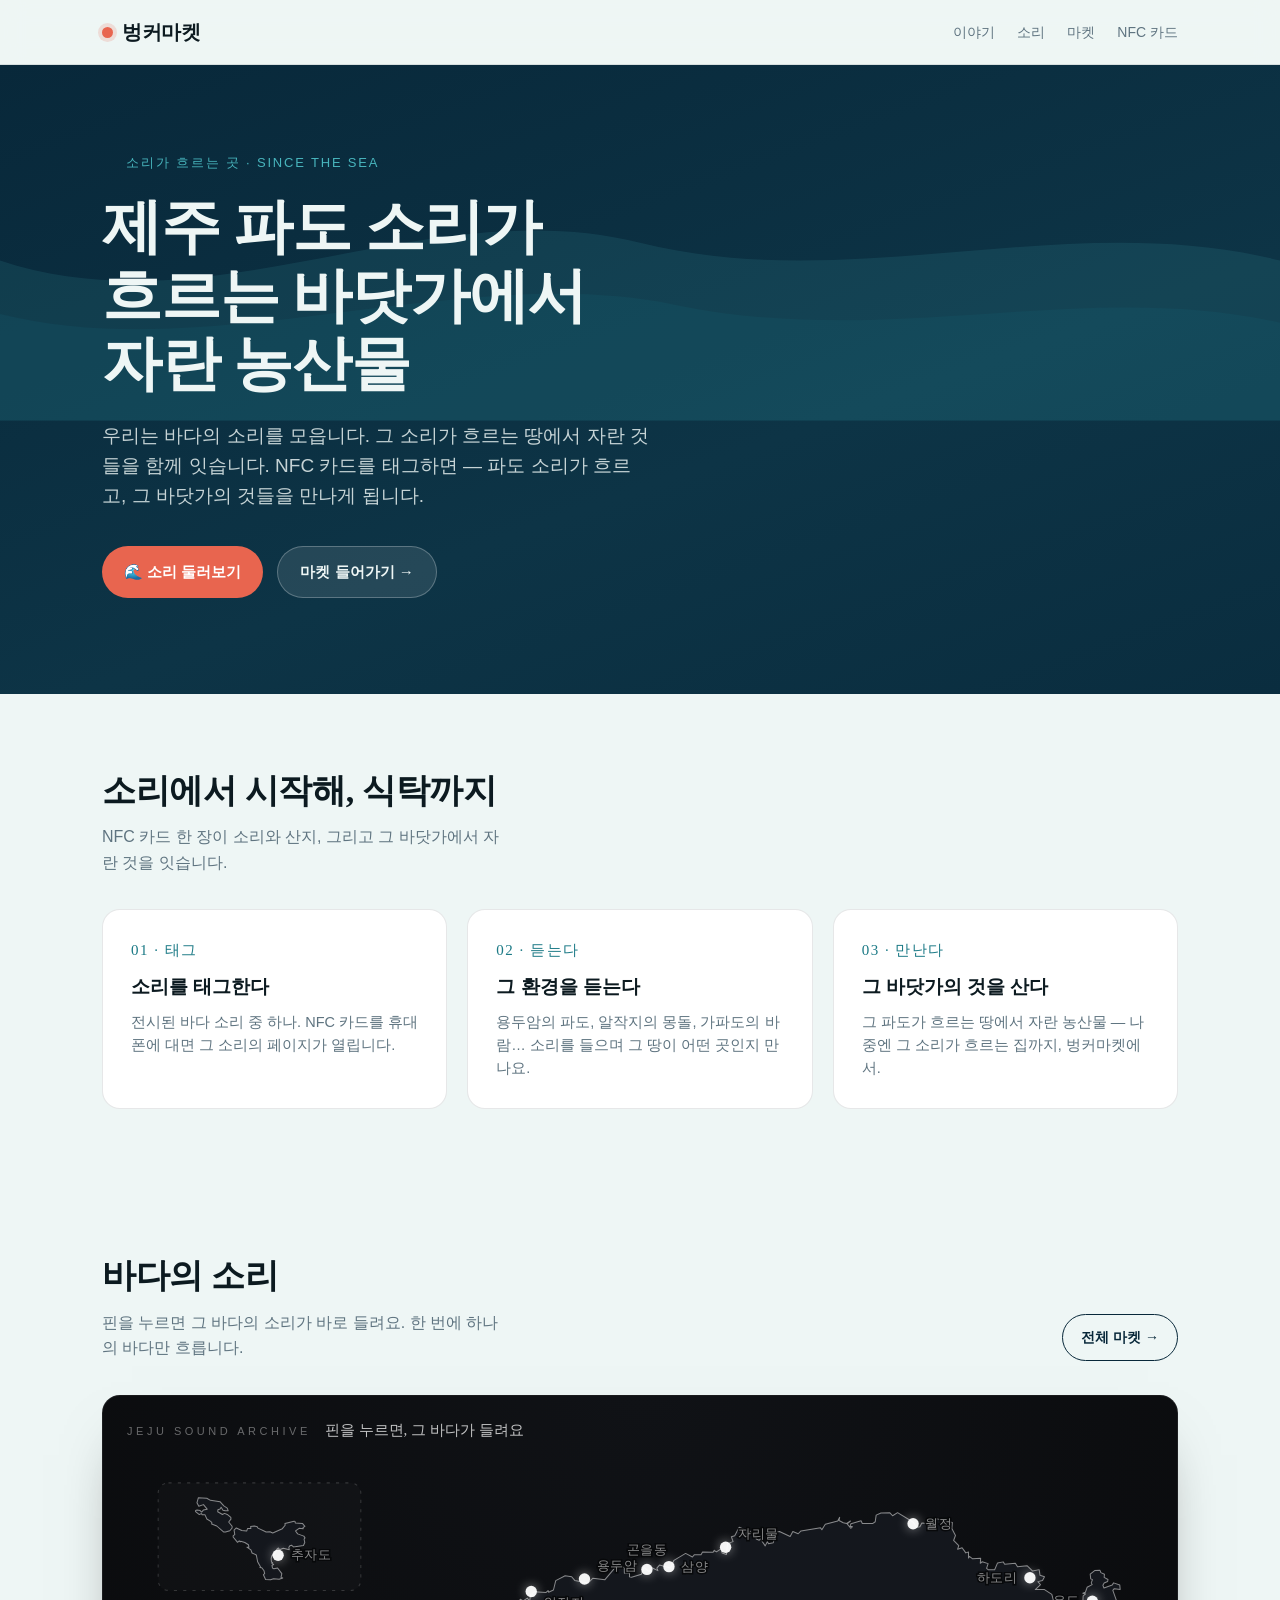
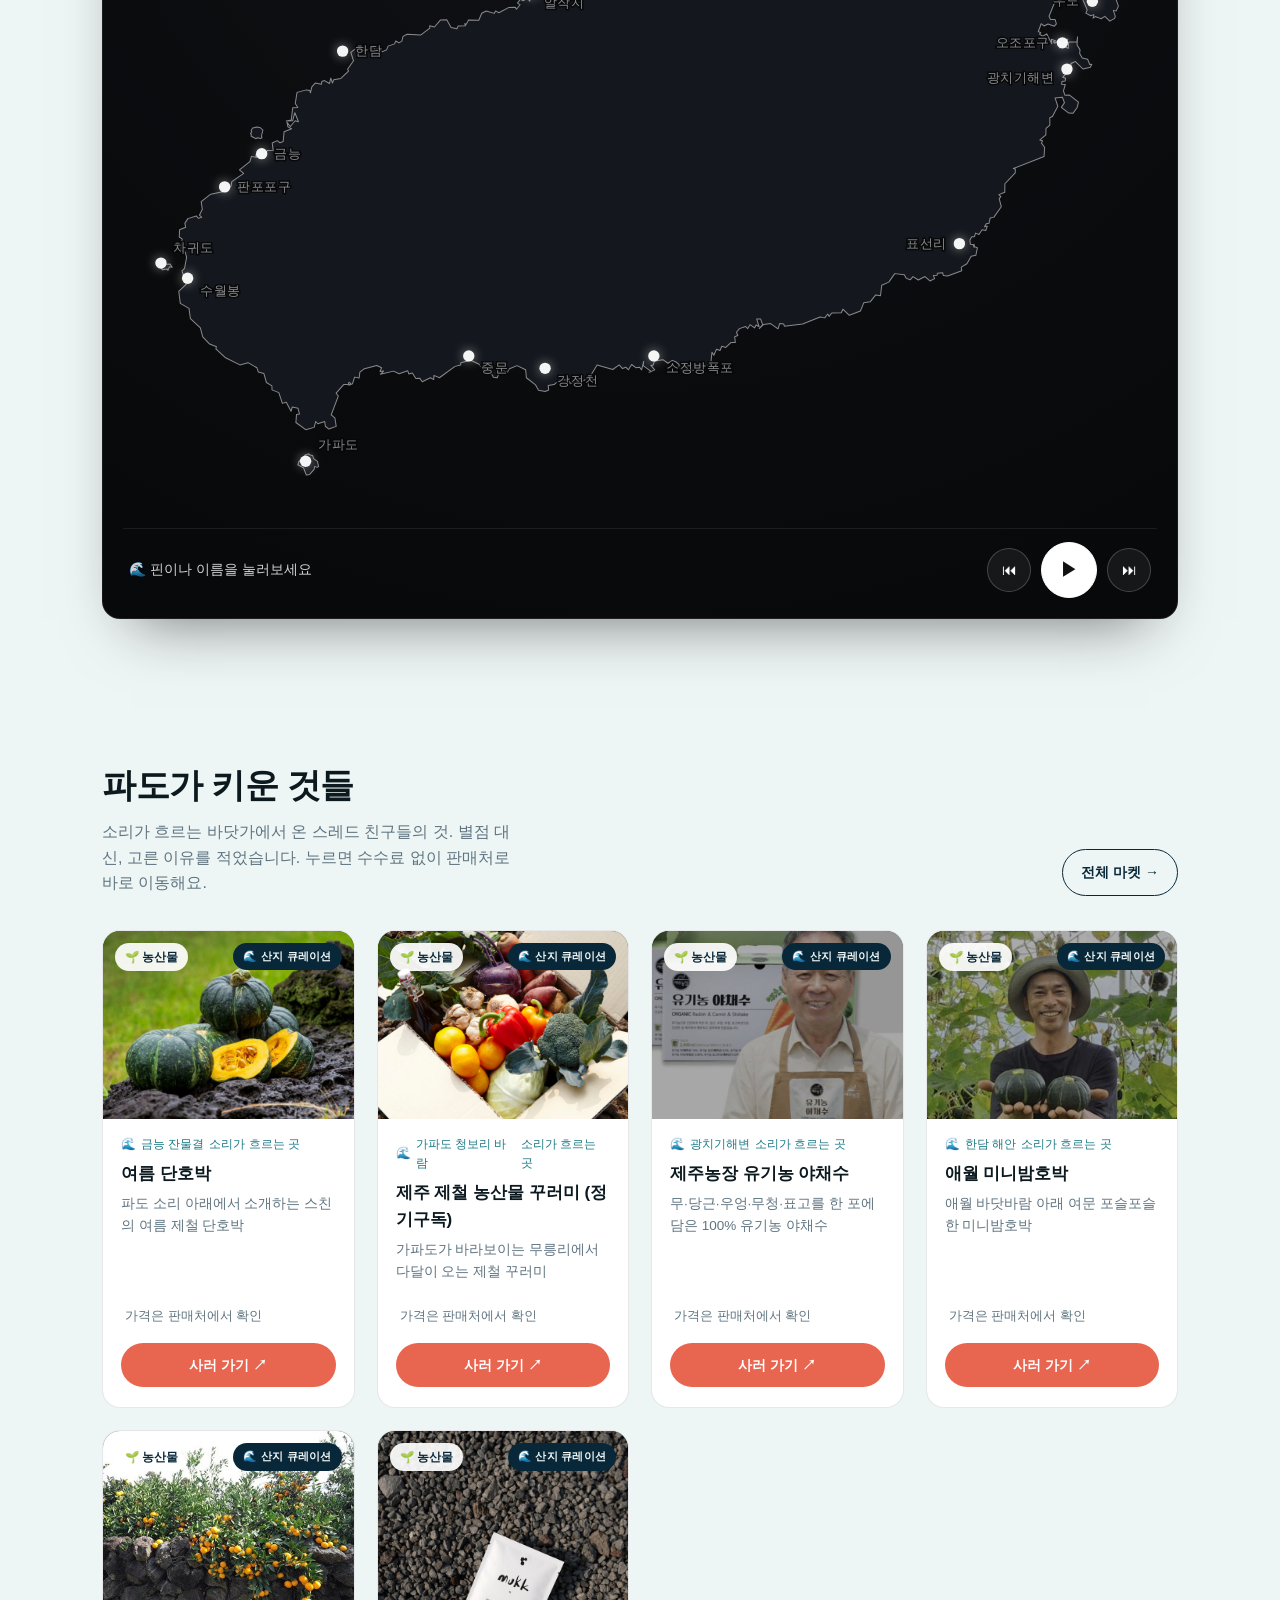
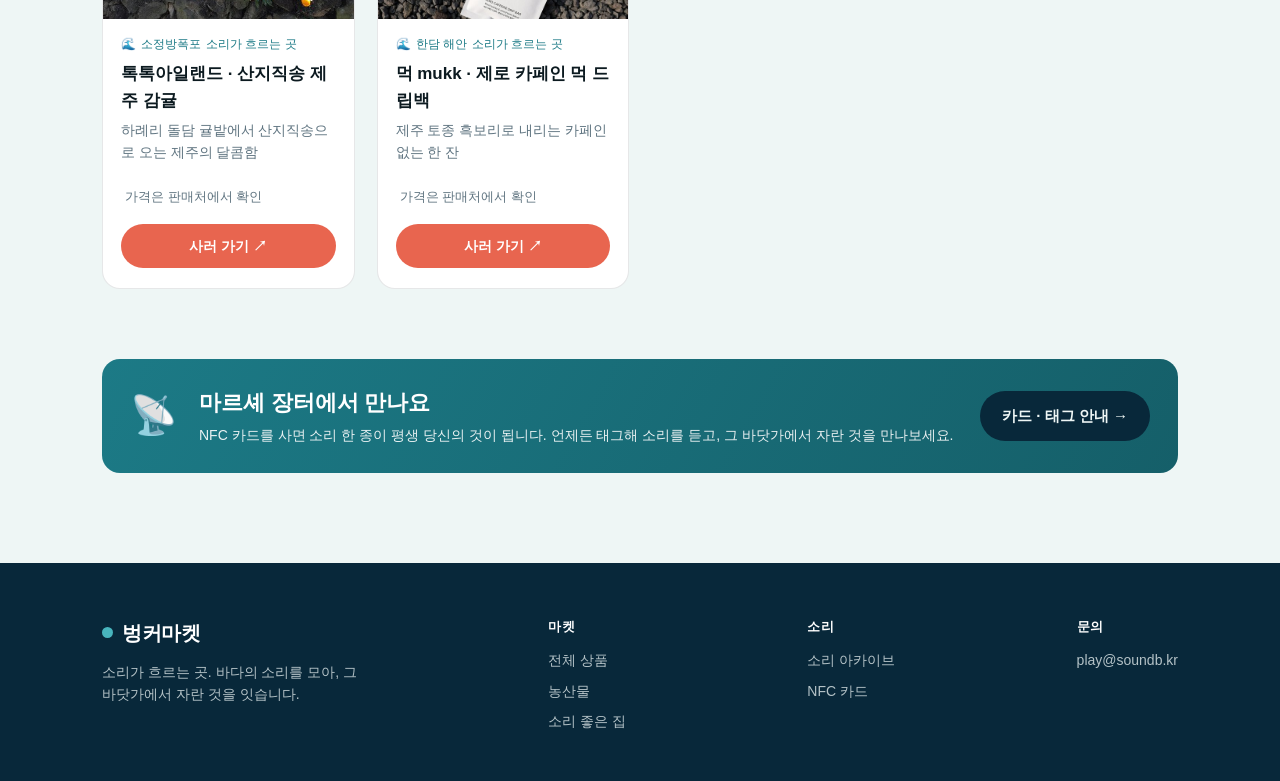
==== index.html @ 81f7fd46 "NFC 착지: 자동재생 제거, 재생버튼 탭으로 시작" ====
<!DOCTYPE html>
<html lang="ko">
<head>
<meta charset="UTF-8">
<meta name="viewport" content="width=device-width, initial-scale=1">
<meta http-equiv="Content-Security-Policy" content="default-src 'self'; script-src 'self' 'unsafe-inline' https://gc.zgo.at; style-src 'self' 'unsafe-inline'; img-src 'self' data: https://bunkermarket.goatcounter.com; media-src 'self'; connect-src 'self' https://bunkermarket.goatcounter.com; object-src 'none'; base-uri 'self'">
<title>벙커마켓 · 소리가 흐르는 곳</title>
<meta name="description" content="제주 파도 소리가 흐르는 곳에서 자란 농산물. NFC 카드로 소리를 태그하면, 그 바닷가의 것들을 만납니다.">
<!-- 공유 미리보기 -->
<meta property="og:type" content="website">
<meta property="og:site_name" content="벙커마켓">
<meta property="og:url" content="https://market.soundb.kr/">
<meta property="og:title" content="벙커마켓 · 소리가 흐르는 곳">
<meta property="og:description" content="바다의 소리를 모아, 그 소리가 흐르는 바닷가의 것들을 잇습니다. NFC 카드로 소리를 태그하세요.">
<meta property="og:image" content="https://market.soundb.kr/assets/og.png">
<meta name="twitter:card" content="summary_large_image">
<link rel="stylesheet" href="css/style.css?v=5">
</head>
<body>

<!-- 헤더 -->
<header class="nav">
  <div class="wrap">
    <a class="brand" href="index.html"><span class="dot"></span>벙커마켓</a>
    <nav>
      <a href="index.html#concept" class="nav-hidexs">이야기</a>
      <a href="index.html#soundmap">소리</a>
      <a href="catalog.html">마켓</a>
      <a href="nfc.html">NFC 카드</a>
    </nav>
  </div>
</header>

<!-- 히어로 -->
<section class="hero">
  <svg class="wave-bg" viewBox="0 0 1440 400" preserveAspectRatio="none" xmlns="http://www.w3.org/2000/svg">
    <path fill="#48b5bd" opacity=".25" d="M0,220 C240,300 480,140 720,200 C960,260 1200,160 1440,220 L1440,400 L0,400 Z"/>
    <path fill="#1c7a86" opacity=".35" d="M0,280 C240,340 520,220 760,270 C1000,320 1220,240 1440,290 L1440,400 L0,400 Z"/>
  </svg>
  <div class="wrap">
    <span class="kicker"><span class="eq" style="color:var(--tide-lite)"><i></i><i></i><i></i><i></i></span> 소리가 흐르는 곳 · SINCE THE SEA</span>
    <h1>제주 파도 소리가 흐르는 바닷가에서 자란 농산물</h1>
    <p class="lead">우리는 바다의 소리를 모읍니다. 그 소리가 흐르는 땅에서 자란 것들을 함께 잇습니다.
      NFC 카드를 태그하면 — 파도 소리가 흐르고, 그 바닷가의 것들을 만나게 됩니다.</p>
    <div class="cta-row">
      <a class="btn btn-accent" href="#soundmap">🌊 소리 둘러보기</a>
      <a class="btn btn-ghost" href="catalog.html">마켓 들어가기 →</a>
    </div>
  </div>
</section>

<!-- 컨셉 -->
<section class="block" id="concept">
  <div class="wrap">
    <div class="sec-head">
      <div><h2>소리에서 시작해, 식탁까지</h2>
      <p>NFC 카드 한 장이 소리와 산지, 그리고 그 바닷가에서 자란 것을 잇습니다.</p></div>
    </div>
    <div class="steps">
      <div class="step"><div class="n">01 · 태그</div><h3>소리를 태그한다</h3>
        <p>전시된 바다 소리 중 하나. NFC 카드를 휴대폰에 대면 그 소리의 페이지가 열립니다.</p></div>
      <div class="step"><div class="n">02 · 듣는다</div><h3>그 환경을 듣는다</h3>
        <p>용두암의 파도, 알작지의 몽돌, 가파도의 바람… 소리를 들으며 그 땅이 어떤 곳인지 만나요.</p></div>
      <div class="step"><div class="n">03 · 만난다</div><h3>그 바닷가의 것을 산다</h3>
        <p>그 파도가 흐르는 땅에서 자란 농산물 — 나중엔 그 소리가 흐르는 집까지, 벙커마켓에서.</p></div>
    </div>
  </div>
</section>

<!-- 소리 지도 -->
<section class="block" id="soundmap">
  <div class="wrap">
    <div class="sec-head">
      <div><h2>바다의 소리</h2><p>핀을 누르면 그 바다의 소리가 바로 들려요. 한 번에 하나의 바다만 흐릅니다.</p></div>
      <a class="btn btn-line btn-sm" href="catalog.html">전체 마켓 →</a>
    </div>
    <div id="seamap"></div>
  </div>
</section>

<!-- 이번 주 큐레이션 (에디토리얼) -->
<section class="block">
  <div class="wrap">
    <div class="sec-head"><div>
      <h2>파도가 키운 것들</h2>
      <p>소리가 흐르는 바닷가에서 온 스레드 친구들의 것. 별점 대신, 고른 이유를 적었습니다. 누르면 수수료 없이 판매처로 바로 이동해요.</p>
    </div><a class="btn btn-line btn-sm" href="catalog.html">전체 마켓 →</a></div>
    <div class="prod-grid" id="prodGrid"></div>
  </div>
</section>

<!-- NFC 배너 -->
<section class="block" style="padding-top:0">
  <div class="wrap">
    <div class="nfc-banner">
      <div class="ico">📡</div>
      <div class="t"><h3>마르셰 장터에서 만나요</h3>
        <p>NFC 카드를 사면 소리 한 종이 평생 당신의 것이 됩니다. 언제든 태그해 소리를 듣고, 그 바닷가에서 자란 것을 만나보세요.</p></div>
      <a class="btn btn-dark" href="nfc.html">카드 · 태그 안내 →</a>
    </div>
  </div>
</section>

<!-- 푸터 -->
<footer class="site">
  <div class="wrap">
    <div class="col">
      <div class="brand" style="font-size:20px"><span class="dot" style="background:var(--tide-lite);box-shadow:none"></span> 벙커마켓</div>
      <p style="max-width:34ch;font-size:14px">소리가 흐르는 곳. 바다의 소리를 모아, 그 바닷가에서 자란 것을 잇습니다.</p>
    </div>
    <div class="col"><h4>마켓</h4>
      <a href="catalog.html">전체 상품</a><a href="catalog.html?cat=produce">농산물</a><a href="catalog.html?cat=stay">소리 좋은 집</a></div>
    <div class="col"><h4>소리</h4>
      <a href="index.html#soundmap">소리 아카이브</a><a href="nfc.html">NFC 카드</a></div>
    <div class="col"><h4>문의</h4>
      <a href="mailto:play@soundb.kr">play@soundb.kr</a></div>
  </div>
</footer>

<script src="js/data.js?v=5"></script>
<script src="js/ocean.js?v=5"></script>
<script src="js/app.js?v=5"></script>
<script src="js/seamap.js?v=5"></script>
<script>
  SeaMap.render(document.getElementById('seamap'), BUNKER.SOUNDS);
  const pg = document.getElementById('prodGrid');
  BUNKER.LISTINGS.forEach(l => pg.appendChild(UI.productCard(l)));
</script>
<script data-goatcounter="https://bunkermarket.goatcounter.com/count" async src="https://gc.zgo.at/count.js"></script>
</body>
</html>
---- css/style.css ----
/* ============================================================================
 * 벙커마켓 · 디자인 시스템
 * 파도(소리)가 키운 것 — 깊은 바다 / 모래 / 포말
 * ==========================================================================*/
:root{
  --sea:#08283a;        /* 깊은 바다 */
  --sea-2:#0d3446;
  --tide:#1c7a86;       /* 조수 청록 */
  --tide-lite:#48b5bd;
  --foam:#eef6f5;       /* 포말 */
  --sand:#e8d9bd;       /* 모래 */
  --sand-deep:#cbb488;
  --ink:#0c1a20;
  --muted:#5f7480;
  --line:rgba(12,26,32,.10);
  --accent:#e8654f;     /* 산호 (CTA) */
  --accent-deep:#cf4d38;
  --shadow:0 10px 30px -12px rgba(8,40,58,.35);
  --radius:18px;
  --maxw:1120px;
  --serif:"Iowan Old Style","Apple SD Gothic Neo",Georgia,"Nanum Myeongjo",serif;
  --sans:-apple-system,BlinkMacSystemFont,"Apple SD Gothic Neo","Pretendard","Segoe UI",Roboto,sans-serif;
}
*{box-sizing:border-box;margin:0;padding:0}
html{scroll-behavior:smooth}
body{
  font-family:var(--sans);color:var(--ink);background:var(--foam);
  line-height:1.6;-webkit-font-smoothing:antialiased;
}
a{color:inherit;text-decoration:none}
img{max-width:100%;display:block}
.wrap{max-width:var(--maxw);margin:0 auto;padding:0 22px}
.serif{font-family:var(--serif)}
.muted{color:var(--muted)}
.center{text-align:center}

/* --- 헤더 ----------------------------------------------------------------*/
.nav{
  position:sticky;top:0;z-index:50;
  background:rgba(238,246,245,.82);backdrop-filter:saturate(1.4) blur(12px);
  border-bottom:1px solid var(--line);
}
.nav .wrap{display:flex;align-items:center;gap:20px;height:64px;flex-wrap:nowrap;min-width:0}
.brand{font-family:var(--serif);font-weight:600;font-size:20px;letter-spacing:-.02em;display:flex;align-items:center;gap:9px;white-space:nowrap;flex:0 0 auto}
.brand .dot{width:11px;height:11px;border-radius:50%;background:var(--accent);box-shadow:0 0 0 4px rgba(232,101,79,.18);flex:0 0 auto}
.nav nav{margin-left:auto;display:flex;gap:22px;align-items:center;font-size:14px;flex-wrap:nowrap;white-space:nowrap}
.nav nav a{color:var(--muted);transition:color .2s;white-space:nowrap}
.nav nav a:hover{color:var(--ink)}
.cart-btn{position:relative;display:inline-flex;align-items:center;gap:6px;background:var(--sea);color:var(--foam);padding:8px 14px;border-radius:999px;font-size:13px}
.cart-btn .badge{background:var(--accent);color:#fff;border-radius:999px;min-width:18px;height:18px;font-size:11px;display:inline-flex;align-items:center;justify-content:center;padding:0 5px}

/* --- 히어로 --------------------------------------------------------------*/
.hero{position:relative;overflow:hidden;background:linear-gradient(160deg,var(--sea),var(--sea-2) 60%,#0a2d3f);color:var(--foam)}
.hero .wrap{position:relative;z-index:2;padding:86px 22px 96px}
.hero h1{font-family:var(--serif);font-size:clamp(34px,6vw,60px);line-height:1.14;letter-spacing:-.02em;font-weight:600;max-width:18ch;word-break:keep-all;text-wrap:balance}
.hero p.lead{margin-top:22px;font-size:clamp(15px,2.2vw,19px);max-width:52ch;color:rgba(238,246,245,.82)}
.hero .kicker{display:inline-flex;align-items:center;gap:8px;font-size:13px;letter-spacing:.14em;text-transform:uppercase;color:var(--tide-lite);margin-bottom:20px}
.hero .cta-row{margin-top:34px;display:flex;gap:14px;flex-wrap:wrap}
.wave-bg{position:absolute;inset:0;z-index:1;opacity:.5}

/* --- 버튼 ----------------------------------------------------------------*/
.btn{display:inline-flex;align-items:center;gap:9px;padding:13px 22px;border-radius:999px;font-size:15px;font-weight:600;border:0;cursor:pointer;transition:transform .15s,background .2s,box-shadow .2s;font-family:var(--sans)}
.btn:active{transform:translateY(1px)}
.btn-accent{background:var(--accent);color:#fff}
.btn-accent:hover{background:var(--accent-deep);box-shadow:0 8px 20px -8px rgba(232,101,79,.6)}
.btn-ghost{background:rgba(255,255,255,.10);color:var(--foam);border:1px solid rgba(255,255,255,.25)}
.btn-ghost:hover{background:rgba(255,255,255,.18)}
.btn-dark{background:var(--sea);color:var(--foam)}
.btn-dark:hover{background:var(--sea-2)}
.btn-line{background:transparent;border:1.5px solid var(--sea);color:var(--sea)}
.btn-line:hover{background:var(--sea);color:var(--foam)}
.btn-sm{padding:11px 18px;font-size:14px;min-height:44px}
.btn[disabled]{opacity:.45;cursor:not-allowed}

/* --- 섹션 ----------------------------------------------------------------*/
section.block{padding:70px 0}
.sec-head{display:flex;align-items:flex-end;justify-content:space-between;gap:20px;margin-bottom:34px;flex-wrap:wrap}
.sec-head h2{font-family:var(--serif);font-size:clamp(24px,3.6vw,34px);letter-spacing:-.01em;font-weight:600}
.sec-head p{color:var(--muted);max-width:46ch;margin-top:6px}

/* --- 컨셉 3단계 ----------------------------------------------------------*/
.steps{display:grid;grid-template-columns:repeat(3,1fr);gap:20px}
.step{background:#fff;border:1px solid var(--line);border-radius:var(--radius);padding:28px}
.step .n{font-family:var(--serif);font-size:15px;color:var(--tide);letter-spacing:.1em}
.step h3{margin:10px 0 8px;font-size:19px}
.step p{color:var(--muted);font-size:14.5px}

/* --- 소리 그리드 ---------------------------------------------------------*/
.sound-grid{display:grid;grid-template-columns:repeat(auto-fill,minmax(240px,1fr));gap:20px}
.sound-card{position:relative;border-radius:var(--radius);overflow:hidden;color:#fff;min-height:230px;display:flex;flex-direction:column;justify-content:flex-end;padding:20px;box-shadow:var(--shadow);transition:transform .2s}
.sound-card:hover{transform:translateY(-4px)}
.sound-card .code{position:absolute;top:16px;left:18px;font-size:12px;letter-spacing:.12em;opacity:.85}
.sound-card .play{position:absolute;top:14px;right:14px;width:40px;height:40px;border-radius:50%;background:rgba(255,255,255,.9);color:var(--sea);border:0;cursor:pointer;font-size:15px;display:flex;align-items:center;justify-content:center;transition:transform .15s}
.sound-card .play:hover{transform:scale(1.08)}
.sound-card h3{font-family:var(--serif);font-size:21px;font-weight:600;letter-spacing:-.01em}
.sound-card .spot{font-size:13px;opacity:.9;margin-top:3px}
.sound-card .tags{margin-top:12px;display:flex;gap:6px;flex-wrap:wrap}
.sound-card .tags span{font-size:11px;background:rgba(255,255,255,.2);padding:3px 9px;border-radius:999px;backdrop-filter:blur(4px)}
.sound-card .gro{position:absolute;inset:0;z-index:-0}
.sc-overlay{position:absolute;inset:0;background:linear-gradient(180deg,rgba(6,20,30,.05),rgba(6,20,30,.72))}
/* equalizer 애니메이션 */
.eq{display:inline-flex;gap:2px;align-items:flex-end;height:12px}
.eq i{width:2.5px;background:currentColor;border-radius:2px;animation:eq 1s infinite ease-in-out}
.eq i:nth-child(2){animation-delay:.15s}.eq i:nth-child(3){animation-delay:.3s}.eq i:nth-child(4){animation-delay:.45s}
@keyframes eq{0%,100%{height:3px}50%{height:12px}}

/* 재생 중인 소리 카드: 살아있는 표시 */
.sound-card .live{display:none;position:absolute;top:28px;right:66px;color:#fff;z-index:2}
.sound-card.playing .live{display:inline-flex}
.sound-card.playing{animation:seaPulse 2.6s ease-in-out infinite;box-shadow:0 0 0 3px rgba(255,255,255,.4),var(--shadow)}
.sound-card.playing .play{background:#fff}
@keyframes seaPulse{0%,100%{transform:translateY(0) scale(1)}50%{transform:translateY(-3px) scale(1.015)}}

/* 제주 소리 지도 — 전시관 에디션 (검은 바탕, 세선 에칭) */
.seamap-panel{position:relative;background:radial-gradient(120% 140% at 50% 0%,#101216 0%,#0a0b0d 55%,#060708 100%);border:1px solid rgba(255,255,255,.07);border-radius:var(--radius);padding:22px 20px 14px;box-shadow:0 30px 60px -30px rgba(0,0,0,.55)}
.seamap-cap{display:flex;align-items:baseline;gap:14px;padding:0 4px 14px;flex-wrap:wrap}
.seamap-cap .en{font-size:11px;letter-spacing:.32em;color:rgba(255,255,255,.38)}
.seamap-cap .ko{font-family:var(--serif);font-size:15px;color:rgba(255,255,255,.75)}
.seamap-panel svg{width:100%;height:auto;display:block}
.seamap-panel .isle{fill:#14171d;stroke:rgba(255,255,255,.5);stroke-width:1;stroke-linejoin:round;vector-effect:non-scaling-stroke}
.seamap-panel .inset rect{fill:rgba(255,255,255,.015);stroke:rgba(255,255,255,.16);stroke-dasharray:3 6;stroke-width:1}
.pin{cursor:pointer;outline:none}
.pin .hit{fill:transparent}
.pin .dot{fill:rgba(255,255,255,.95);transform-box:fill-box;transform-origin:center;transition:transform .18s;filter:drop-shadow(0 0 5px rgba(255,255,255,.55))}
.pin:hover .dot,.pin:focus .dot{transform:scale(1.5)}
.pin .lbl{fill:rgba(255,255,255,.52);font-size:13px;letter-spacing:.04em;transition:fill .18s;paint-order:stroke;stroke:rgba(6,7,8,.85);stroke-width:3px}
.pin:hover .lbl,.pin:focus .lbl{fill:rgba(255,255,255,.9)}
.pin .halo{fill:none;stroke:var(--accent,#e2725b);stroke-opacity:0;transform-box:fill-box;transform-origin:center}
.pin.playing .dot{fill:var(--accent,#e2725b);transform:scale(1.5);filter:drop-shadow(0 0 8px rgba(226,114,91,.8))}
.pin.playing .lbl{fill:#fff;font-weight:600}
.pin.playing .halo{animation:mapPing 1.6s ease-out infinite}
@keyframes mapPing{0%{transform:scale(.5);stroke-opacity:.9}100%{transform:scale(2.4);stroke-opacity:0}}
.seamap-transport{display:flex;align-items:center;gap:14px;border-top:1px solid rgba(255,255,255,.08);margin-top:10px;padding:13px 6px 6px}
.seamap-transport .np{flex:1;min-width:0;color:rgba(255,255,255,.82);font-size:14px}
.seamap-transport .tc{flex:0 0 auto;display:flex;gap:10px;align-items:center}
.seamap-transport .tb{width:44px;height:44px;border-radius:50%;border:1px solid rgba(255,255,255,.2);background:rgba(255,255,255,.06);color:#fff;font-size:15px;line-height:1;cursor:pointer;display:flex;align-items:center;justify-content:center;transition:all .15s}
.seamap-transport .tb:hover{background:rgba(255,255,255,.16);border-color:rgba(255,255,255,.4)}
/* 가운데 재생/정지 버튼 — 크고 눈에 띄게 */
.seamap-transport .tb.toggle{width:56px;height:56px;font-size:19px;background:#fff;color:#111;border-color:#fff}
.seamap-transport .tb.toggle:hover{transform:scale(1.05)}
.seamap-transport.active .tb.toggle{background:var(--accent,#e2725b);color:#fff;border-color:var(--accent,#e2725b)}

/* 모바일 이름 칩 스트립 (기본 숨김 → 좁은 화면에서만) */
.seamap-list{display:none}

@media (max-width:640px){
  .seamap-panel{padding:16px 12px 12px}
  .pin .lbl{display:none}                 /* 작아서 뭉개지는 라벨 숨김 */
  .pin .dot{r:8}                          /* 핀 크게 */
  .pin .hit{r:40}                         /* 탭 영역 크게 */
  .pin.playing .dot{r:8}
  .seamap-cap .ko{display:none}
  .seamap-list{display:flex;gap:8px;overflow-x:auto;padding:14px 2px 4px;scrollbar-width:none;-webkit-overflow-scrolling:touch}
  .seamap-list::-webkit-scrollbar{display:none}
  .seamap-list .mchip{flex:0 0 auto;white-space:nowrap;border:1px solid rgba(255,255,255,.2);background:rgba(255,255,255,.06);color:rgba(255,255,255,.88);border-radius:999px;padding:10px 16px;font-size:14.5px;cursor:pointer;transition:all .15s}
  .seamap-list .mchip.playing{background:var(--accent,#e2725b);border-color:var(--accent,#e2725b);color:#fff}
  .seamap-transport{flex-wrap:wrap;gap:10px}
  .seamap-transport .np{flex:1 0 100%;order:2;font-size:13.5px}
  .seamap-transport .tc{order:1;width:100%;justify-content:center;gap:16px}
}
.seamap-chips .chip{border:1px solid rgba(255,255,255,.18);background:rgba(255,255,255,.05);color:rgba(255,255,255,.85);border-radius:999px;padding:7px 14px;font-size:13px;cursor:pointer;transition:all .15s}
.seamap-chips .chip:hover{background:rgba(255,255,255,.12)}
.seamap-chips .chip.playing{background:var(--accent,#e2725b);border-color:var(--accent,#e2725b);color:#fff}
.seamap-chips .off-note{font-size:12px;color:rgba(255,255,255,.35)}

/* --- 상품 카드 -----------------------------------------------------------*/
.prod-grid{display:grid;grid-template-columns:repeat(auto-fill,minmax(250px,1fr));gap:22px}
.prod-card{background:#fff;border:1px solid var(--line);border-radius:var(--radius);overflow:hidden;display:flex;flex-direction:column;transition:transform .2s,box-shadow .2s}
.prod-card:hover{transform:translateY(-4px);box-shadow:var(--shadow)}
.prod-thumb{aspect-ratio:4/3;position:relative;display:flex;align-items:center;justify-content:center;overflow:hidden}
.prod-thumb .emoji{font-size:52px;filter:drop-shadow(0 6px 10px rgba(0,0,0,.15))}
.prod-thumb .photo{position:absolute;inset:0;width:100%;height:100%;object-fit:cover}
.prod-thumb .cat,.prod-thumb .pick{z-index:2}
.prod-thumb .cat{position:absolute;top:12px;left:12px;background:rgba(255,255,255,.92);color:var(--sea);font-size:11.5px;font-weight:600;padding:5px 10px;border-radius:999px}
.prod-body{padding:16px 18px 20px;display:flex;flex-direction:column;flex:1}
.prod-body .from{font-size:12px;color:var(--tide);display:flex;align-items:center;gap:5px;margin-bottom:6px}
.prod-body h3{font-size:17px;font-weight:600}
.prod-body .short{font-size:13.5px;color:var(--muted);margin-top:6px;flex:1}
.prod-body .price{margin-top:14px;font-family:var(--serif);font-size:20px}
.prod-body .price small{font-size:13px;color:var(--muted);font-family:var(--sans);margin-left:4px}
.prod-actions{margin-top:14px;display:flex;gap:8px}
.prod-actions .btn{flex:1;justify-content:center}

/* --- 필터 바 -------------------------------------------------------------*/
.filters{display:flex;gap:10px;flex-wrap:wrap;margin-bottom:26px}
/* 상품 상세 2단 (모바일에선 1단 스택) */
.detail-cols{display:grid;grid-template-columns:1fr 1fr;gap:40px;align-items:start}
.chip{border:1.5px solid var(--line);background:#fff;color:var(--muted);padding:11px 18px;border-radius:999px;font-size:14px;min-height:44px;cursor:pointer;transition:all .18s}
.chip.active{background:var(--sea);color:var(--foam);border-color:var(--sea)}

/* --- 소리 상세(sound.html) ----------------------------------------------*/
.detail-hero{color:#fff;position:relative;overflow:hidden}
.detail-hero .wrap{position:relative;z-index:2;padding:70px 22px 60px}
.detail-hero .code{font-size:13px;letter-spacing:.16em;opacity:.85}
.detail-hero h1{font-family:var(--serif);font-size:clamp(30px,5.5vw,52px);font-weight:600;margin:12px 0 8px;letter-spacing:-.02em;word-break:keep-all;text-wrap:balance}
.detail-hero .spot{font-size:15px;opacity:.9}
.detail-hero .story{margin-top:20px;max-width:56ch;font-size:16px;opacity:.92}
.player{margin-top:28px;display:flex;align-items:center;gap:16px;background:rgba(255,255,255,.10);border:1px solid rgba(255,255,255,.22);border-radius:999px;padding:10px 10px 10px 20px;max-width:440px;backdrop-filter:blur(6px)}
.player .big-play{width:52px;height:52px;border-radius:50%;background:#fff;color:var(--sea);border:0;font-size:20px;cursor:pointer;flex:0 0 auto;display:flex;align-items:center;justify-content:center}
/* 자동재생이 막혔을 때 탭 유도 펄스 */
.player.need-tap .big-play{animation:tapPulse 1.3s ease-in-out infinite}
@keyframes tapPulse{0%,100%{box-shadow:0 0 0 0 rgba(255,255,255,.55);transform:scale(1)}50%{box-shadow:0 0 0 12px rgba(255,255,255,0);transform:scale(1.06)}}
.player .meta{font-size:13px;line-height:1.35}
.player .wavebar{flex:1;height:26px;display:flex;align-items:center;gap:2px;overflow:hidden}
.player .wavebar i{flex:1;background:rgba(255,255,255,.5);border-radius:2px;height:6px}
.player.playing .wavebar i{animation:eq 1.1s infinite ease-in-out;background:rgba(255,255,255,.85)}

/* --- 인포 라인 -----------------------------------------------------------*/
.infoline{display:flex;gap:26px;flex-wrap:wrap;margin-top:24px;font-size:13.5px}
.infoline div span{display:block;color:rgba(255,255,255,.6);font-size:11.5px;letter-spacing:.08em;text-transform:uppercase;margin-bottom:2px}

/* --- 문의/주문 폼 --------------------------------------------------------*/
.form-card{background:#fff;border:1px solid var(--line);border-radius:var(--radius);padding:26px;max-width:520px}
.form-card label{display:block;font-size:13px;color:var(--muted);margin:14px 0 6px}
.form-card input,.form-card textarea{width:100%;border:1.5px solid var(--line);border-radius:12px;padding:12px 14px;font-size:15px;font-family:inherit}
.form-card input:focus,.form-card textarea:focus{outline:none;border-color:var(--tide)}

/* --- 드로어(장바구니) ----------------------------------------------------*/
.drawer-mask{position:fixed;inset:0;background:rgba(8,40,58,.4);opacity:0;pointer-events:none;transition:opacity .25s;z-index:60}
.drawer-mask.open{opacity:1;pointer-events:auto}
.drawer{position:fixed;top:0;right:0;height:100%;width:min(400px,92vw);background:#fff;z-index:61;transform:translateX(100%);transition:transform .3s cubic-bezier(.4,0,.2,1);display:flex;flex-direction:column;box-shadow:-20px 0 50px -20px rgba(0,0,0,.4)}
.drawer.open{transform:none}
.drawer header{padding:20px;border-bottom:1px solid var(--line);display:flex;align-items:center;justify-content:space-between}
.drawer header h3{font-family:var(--serif);font-size:20px}
.drawer .items{flex:1;overflow:auto;padding:8px 20px}
.drawer .ci{display:flex;gap:12px;padding:14px 0;border-bottom:1px solid var(--line);align-items:center}
.drawer .ci .ic{width:48px;height:48px;border-radius:12px;display:flex;align-items:center;justify-content:center;font-size:24px;flex:0 0 auto}
.drawer .ci .g{flex:1}
.drawer .ci .g .t{font-weight:600;font-size:14.5px}
.drawer .ci .g .p{font-size:13px;color:var(--muted)}
.drawer .ci .qty{display:flex;align-items:center;gap:8px}
.drawer .ci .qty button{width:26px;height:26px;border-radius:8px;border:1px solid var(--line);background:#fff;cursor:pointer;font-size:15px}
.drawer footer{padding:20px;border-top:1px solid var(--line)}
.drawer .tot{display:flex;justify-content:space-between;font-size:16px;margin-bottom:14px}
.drawer .tot b{font-family:var(--serif);font-size:20px}
.x{background:none;border:0;font-size:22px;cursor:pointer;color:var(--muted);line-height:1}
.empty{padding:60px 20px;text-align:center;color:var(--muted)}

/* --- 푸터 ----------------------------------------------------------------*/
footer.site{background:var(--sea);color:rgba(238,246,245,.75);padding:54px 0 40px;margin-top:20px}
footer.site .wrap{display:flex;justify-content:space-between;gap:30px;flex-wrap:wrap}
footer.site .brand{color:#fff;margin-bottom:12px}
footer.site a{color:rgba(238,246,245,.75)}
footer.site a:hover{color:#fff}
footer.site .col h4{color:#fff;font-size:13px;letter-spacing:.06em;margin-bottom:12px;text-transform:uppercase}
footer.site .col a{display:block;font-size:14px;margin-bottom:8px}

/* --- 토스트 --------------------------------------------------------------*/
.toast{position:fixed;bottom:24px;left:50%;transform:translateX(-50%) translateY(20px);background:var(--sea);color:#fff;padding:13px 22px;border-radius:999px;font-size:14px;opacity:0;pointer-events:none;transition:all .3s;z-index:80;box-shadow:var(--shadow)}
.toast.show{opacity:1;transform:translateX(-50%) translateY(0)}

/* --- NFC 배너 ------------------------------------------------------------*/
.nfc-banner{background:linear-gradient(120deg,var(--tide),#155f69);color:#fff;border-radius:var(--radius);padding:26px 28px;display:flex;align-items:center;gap:22px;flex-wrap:wrap}
.nfc-banner .ico{font-size:38px}
.nfc-banner .t{flex:1;min-width:220px}
.nfc-banner h3{font-family:var(--serif);font-size:22px;margin-bottom:4px}
.nfc-banner p{font-size:14px;opacity:.9}

/* --- 큐레이션(컬리 방법론 이식) ----------------------------------------- */
/* 큐레이터 노트: '왜 이걸 골랐나'를 담는 에디토리얼 블록 */
.curator-note{background:#fff;border:1px solid var(--line);border-left:3px solid var(--accent);
  border-radius:14px;padding:18px 20px;margin-top:22px}
.curator-note .lbl{display:flex;align-items:center;gap:8px;font-size:12px;letter-spacing:.06em;
  color:var(--tide);font-weight:600;margin-bottom:8px;text-transform:uppercase}
.curator-note .lbl .av{width:22px;height:22px;border-radius:50%;background:var(--tide);color:#fff;
  display:inline-flex;align-items:center;justify-content:center;font-size:12px}
.curator-note p{font-family:var(--serif);font-size:16px;line-height:1.7;color:var(--ink)}

/* 산지 정보 스펙표: 컬리 상품정보 스타일 */
.spec{margin-top:24px;border-top:1px solid var(--line)}
.spec .row{display:flex;padding:13px 2px;border-bottom:1px solid var(--line);font-size:14.5px}
.spec .row dt{width:104px;flex:0 0 auto;color:var(--muted)}
.spec .row dd{color:var(--ink)}

/* PLP 큐레이션 배지 */
.prod-thumb .pick{position:absolute;top:12px;right:12px;background:var(--sea);color:var(--foam);
  font-size:11px;font-weight:600;padding:5px 10px;border-radius:999px;letter-spacing:.02em}

/* sticky 구매바: 컬리의 대표 전환 장치 (모바일 하단 고정) */
.buybar{position:fixed;left:0;right:0;bottom:0;z-index:70;display:none;
  align-items:center;gap:14px;padding:12px 18px calc(12px + env(safe-area-inset-bottom));
  background:rgba(255,255,255,.96);backdrop-filter:blur(10px);border-top:1px solid var(--line);
  box-shadow:0 -8px 24px -14px rgba(8,40,58,.4)}
.buybar .bp{flex:1;min-width:0}
.buybar .bp .t{font-size:12px;color:var(--muted);white-space:nowrap;overflow:hidden;text-overflow:ellipsis}
.buybar .bp .v{font-family:var(--serif);font-size:19px;line-height:1.15}
.buybar .btn{flex:0 0 auto}

/* --- 반응형 --------------------------------------------------------------*/
@media(max-width:760px){
  .buybar{display:flex}
  main.wrap{padding-bottom:96px !important}
  .steps{grid-template-columns:1fr}
  /* 모바일에서도 내비 유지 (NFC 유입 = 모바일) — 크기만 축소 */
  .nav nav{gap:14px;font-size:13px}
  .nav .wrap{gap:14px}
  .hero .wrap{padding:60px 22px 70px}
  section.block{padding:50px 0}
  /* 상품 상세: 이미지 위 / 정보 아래 1단 스택 */
  .detail-cols{grid-template-columns:1fr;gap:24px}
  /* 필터 칩: 세로로 쌓지 말고 한 줄 가로 스크롤 */
  .filters{flex-wrap:nowrap;overflow-x:auto;-webkit-overflow-scrolling:touch;scrollbar-width:none;padding-bottom:4px}
  .filters::-webkit-scrollbar{display:none}
  .chip{flex:0 0 auto;white-space:nowrap}
}

/* 아주 좁은 화면(구형/소형 폰): 내비 더 축소 + 부차 링크 숨김 */
@media(max-width:380px){
  .nav .wrap{gap:10px}
  .nav nav{gap:12px;font-size:12.5px}
  .brand{font-size:18px}
  .nav-hidexs{display:none}   /* '이야기'(같은 페이지 앵커) 숨겨 자리 확보 */
}
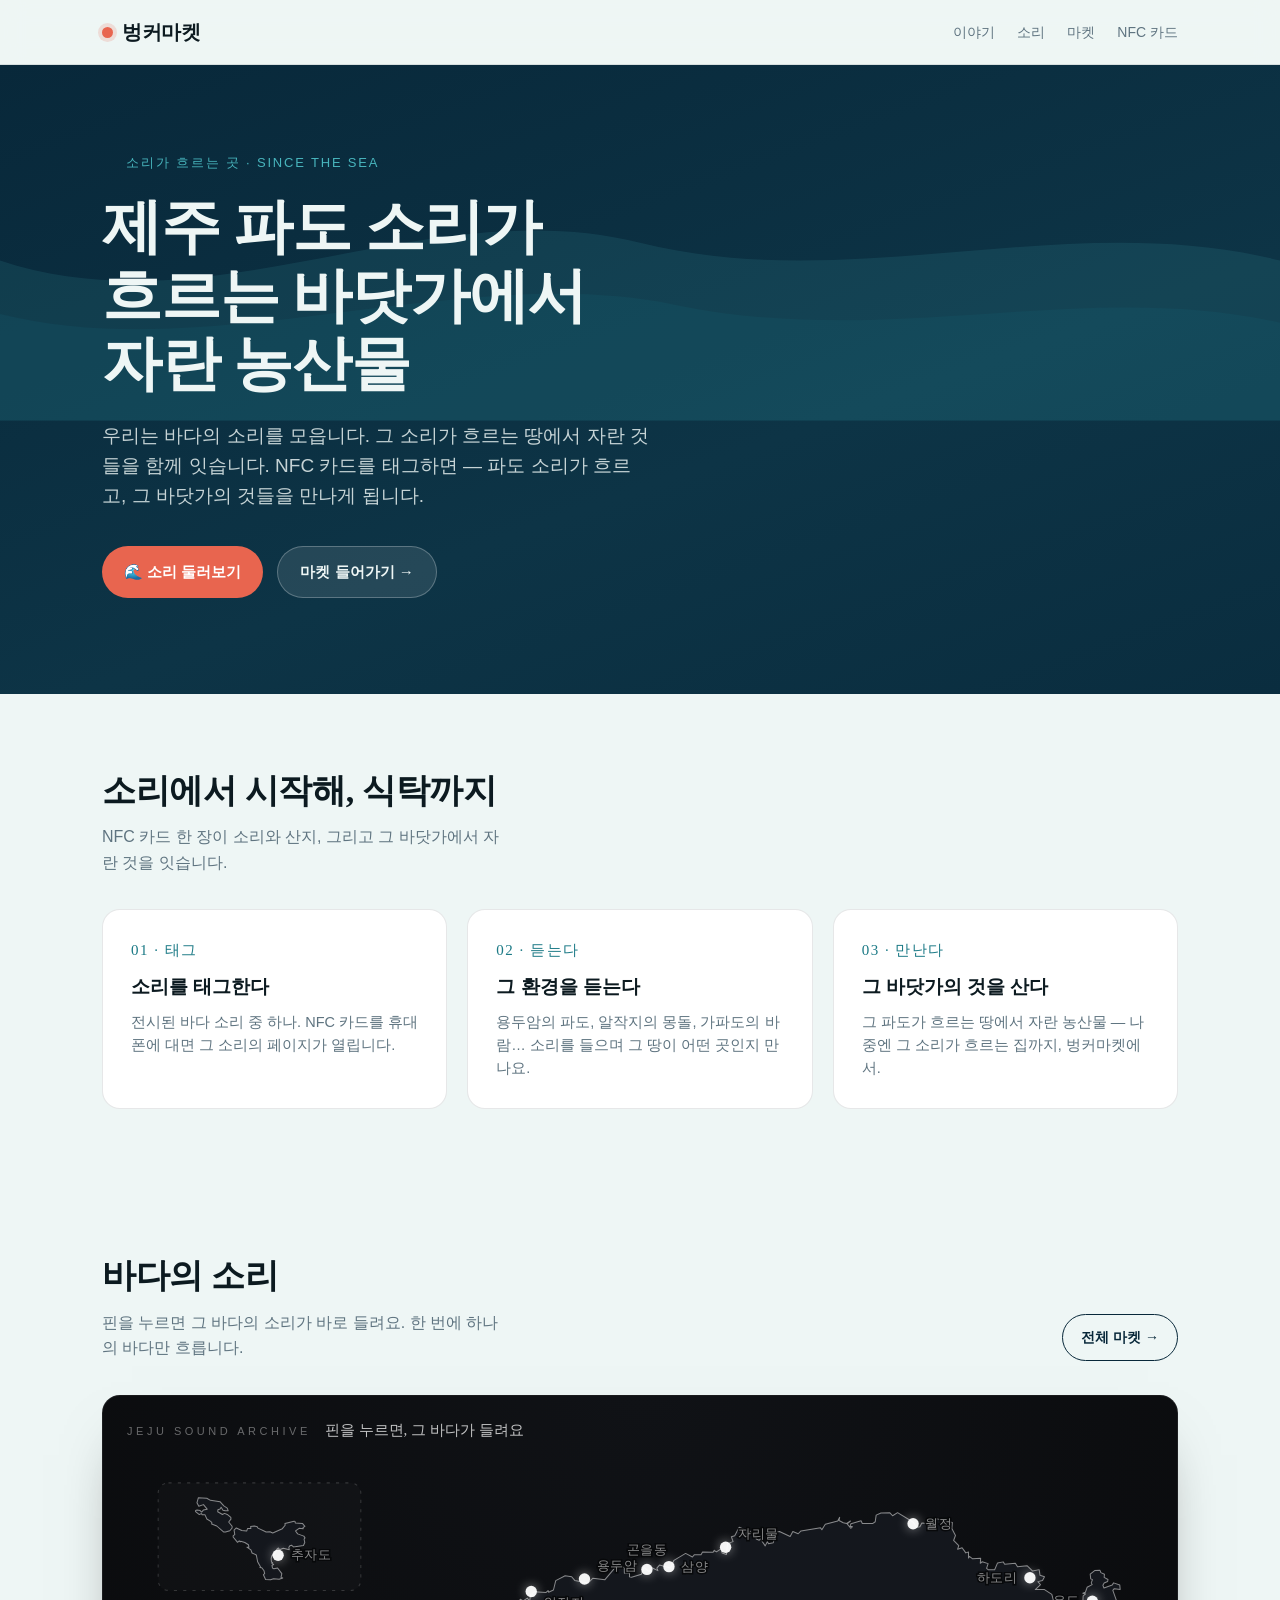
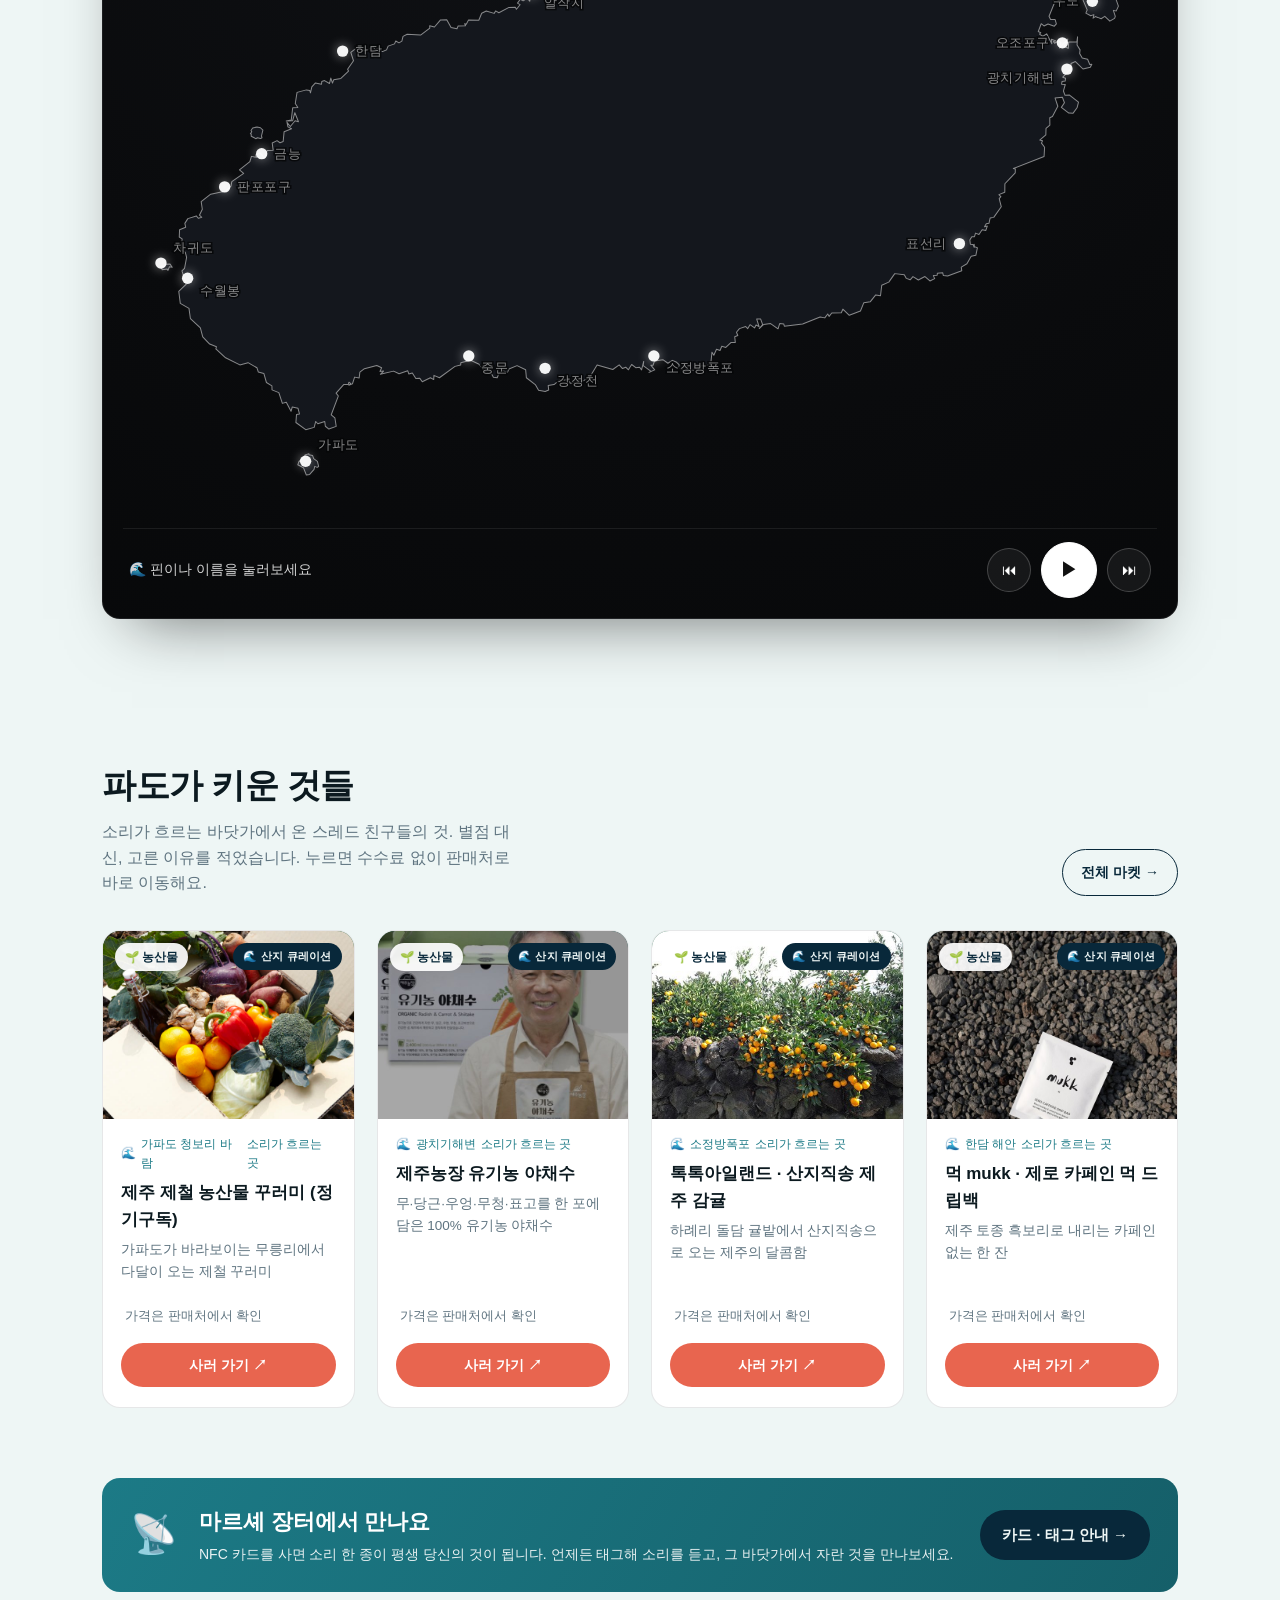
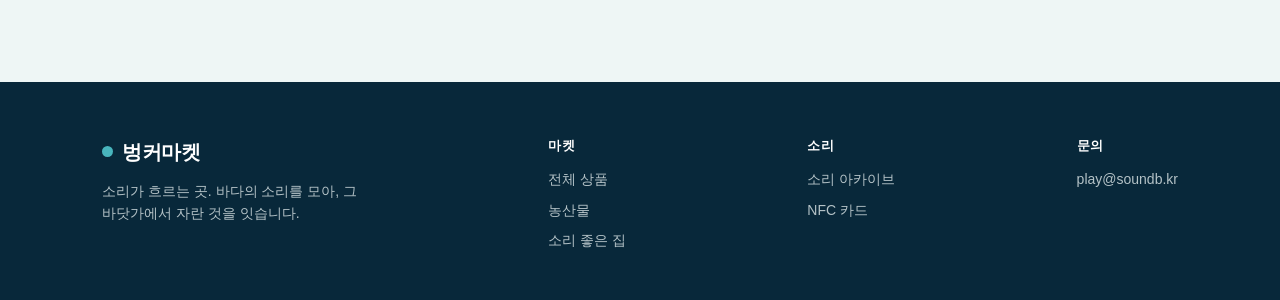
==== commit 380b3077: "품절 농가 2곳 제거 (더유스 단호박, 애월 미니밤호박)" ====
--- a/index.html
+++ b/index.html
@@ -14,7 +14,7 @@
 <meta property="og:description" content="바다의 소리를 모아, 그 소리가 흐르는 바닷가의 것들을 잇습니다. NFC 카드로 소리를 태그하세요.">
 <meta property="og:image" content="https://market.soundb.kr/assets/og.png">
 <meta name="twitter:card" content="summary_large_image">
-<link rel="stylesheet" href="css/style.css?v=5">
+<link rel="stylesheet" href="css/style.css?v=6">
 </head>
 <body>
 
@@ -117,10 +117,10 @@
   </div>
 </footer>
 
-<script src="js/data.js?v=5"></script>
-<script src="js/ocean.js?v=5"></script>
-<script src="js/app.js?v=5"></script>
-<script src="js/seamap.js?v=5"></script>
+<script src="js/data.js?v=6"></script>
+<script src="js/ocean.js?v=6"></script>
+<script src="js/app.js?v=6"></script>
+<script src="js/seamap.js?v=6"></script>
 <script>
   SeaMap.render(document.getElementById('seamap'), BUNKER.SOUNDS);
   const pg = document.getElementById('prodGrid');
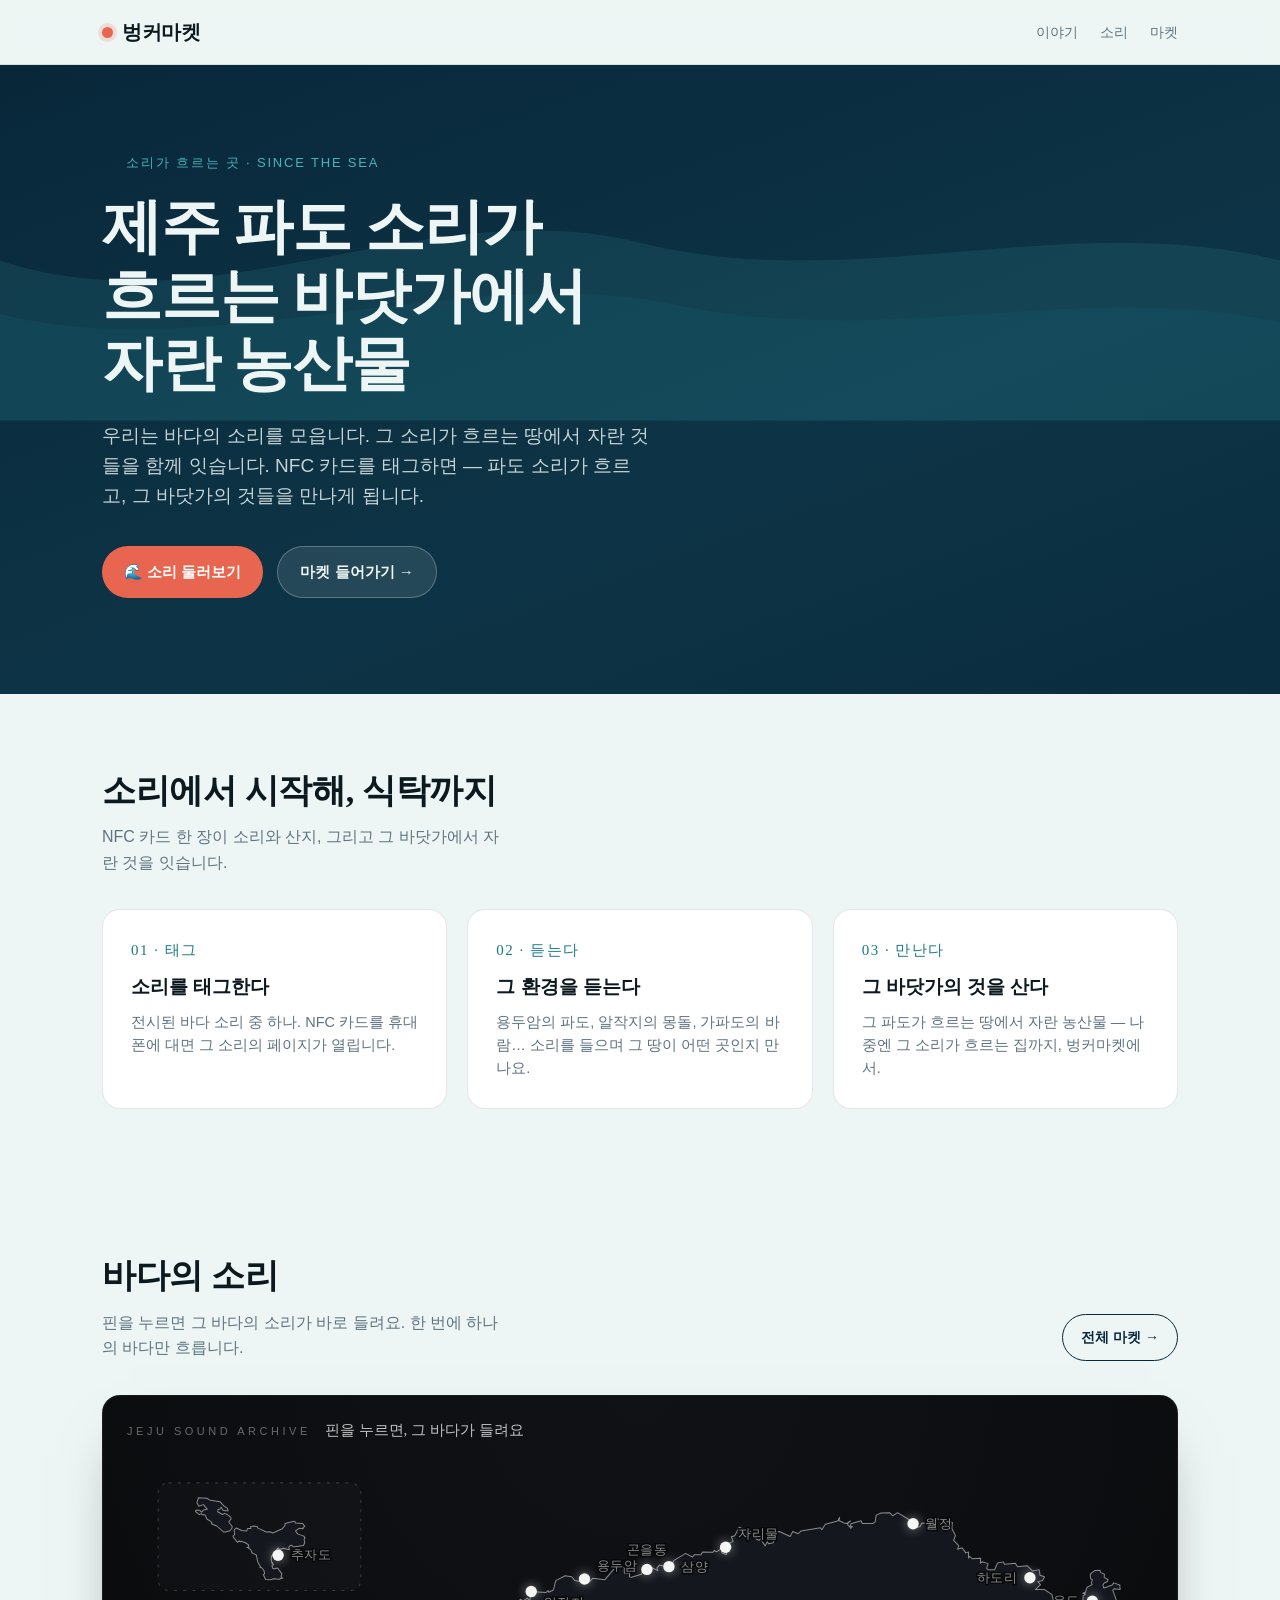
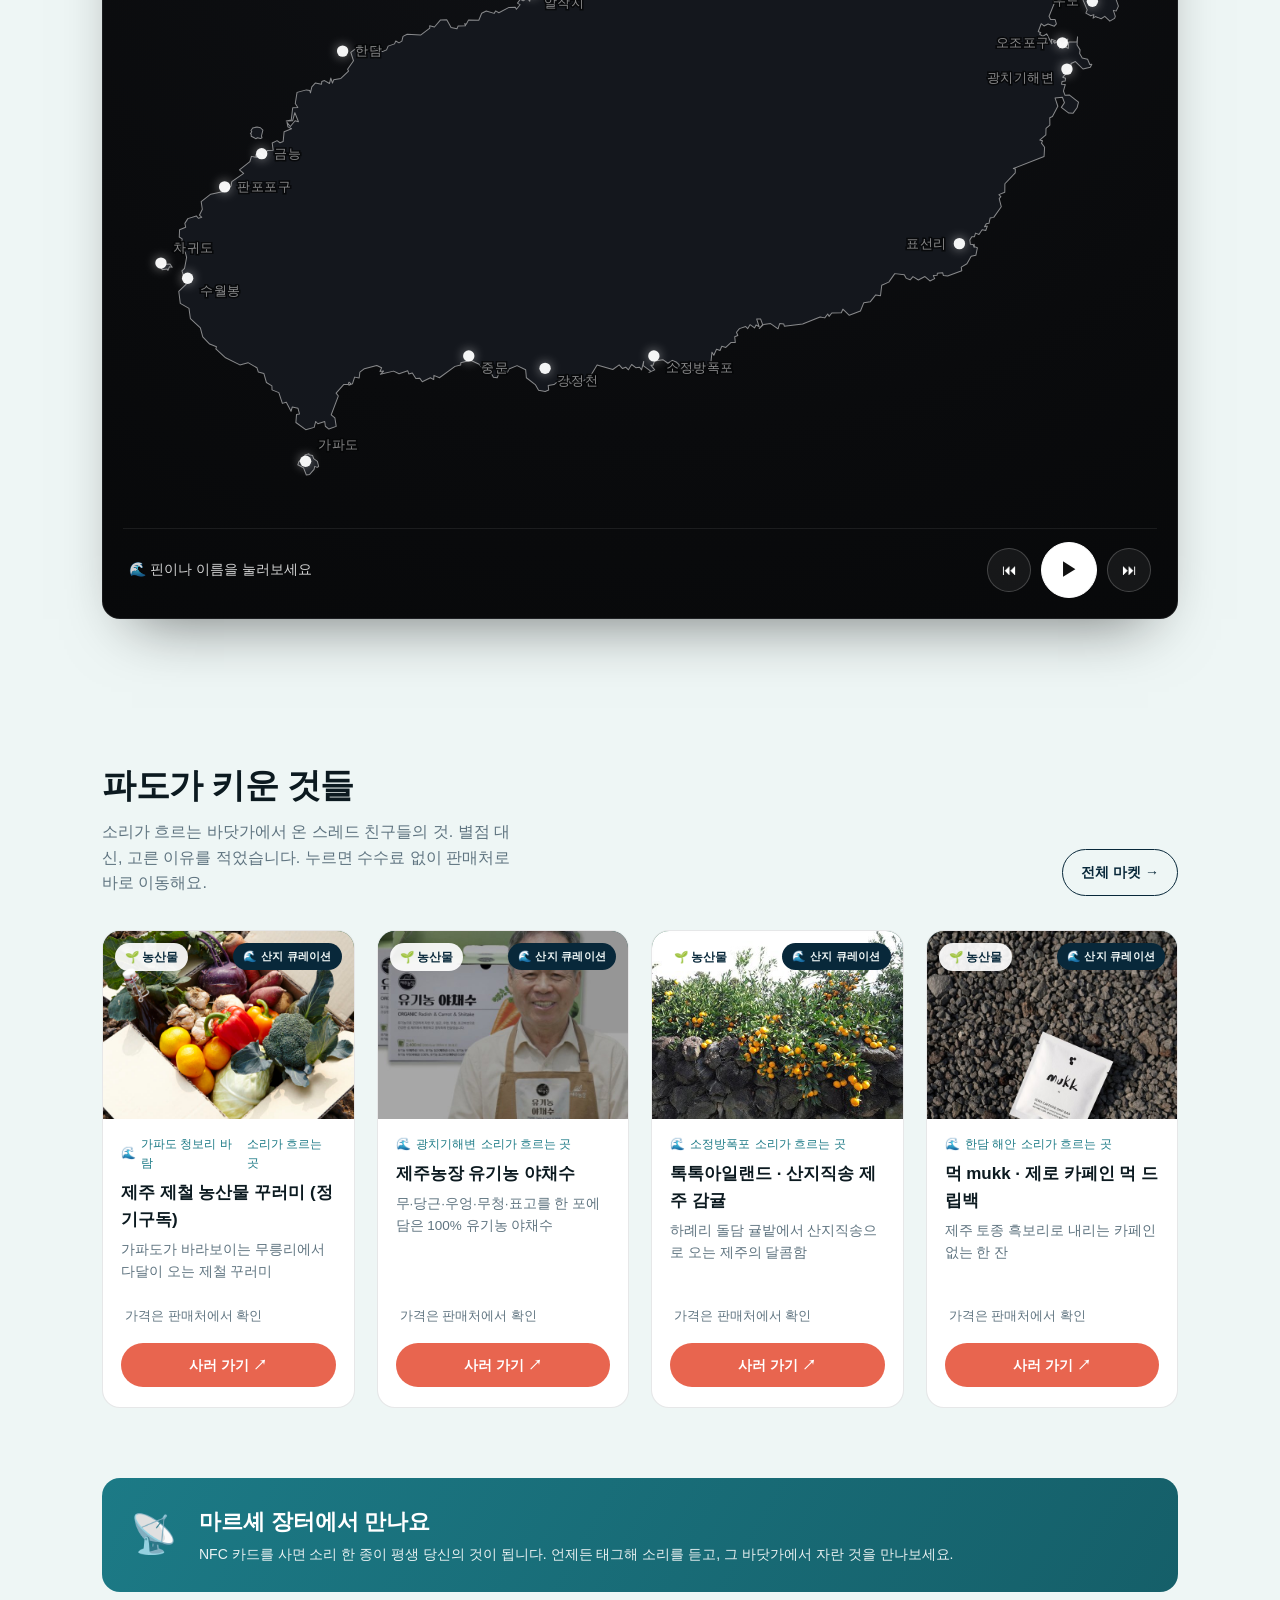
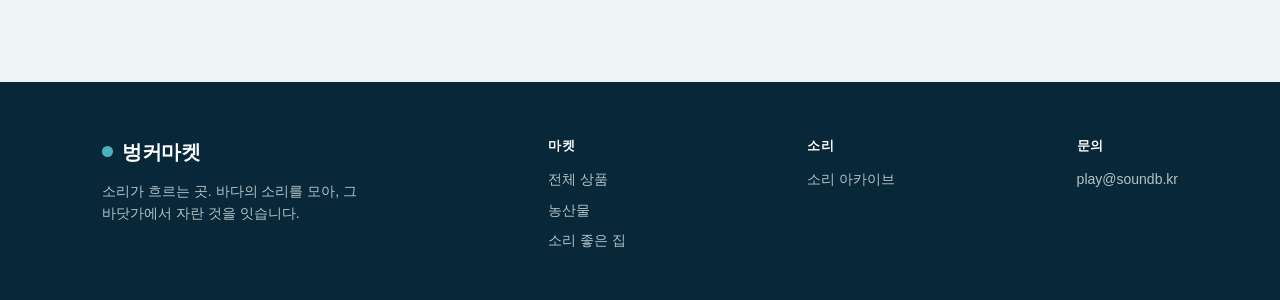
==== commit 8e8ae83d: "손님 화면에서 NFC 카드(운영자 도구) 링크 제거 · 소리 못 불러오면 합성음 대신 '다시 눌러주세요' 안내 · 연결 없던 상품 상세(product.html) 삭제 · 캐시 v=" ====
--- a/index.html
+++ b/index.html
@@ -14,7 +14,7 @@
 <meta property="og:description" content="바다의 소리를 모아, 그 소리가 흐르는 바닷가의 것들을 잇습니다. NFC 카드로 소리를 태그하세요.">
 <meta property="og:image" content="https://market.soundb.kr/assets/og.png">
 <meta name="twitter:card" content="summary_large_image">
-<link rel="stylesheet" href="css/style.css?v=6">
+<link rel="stylesheet" href="css/style.css?v=8">
 </head>
 <body>
 
@@ -26,7 +26,6 @@
       <a href="index.html#concept" class="nav-hidexs">이야기</a>
       <a href="index.html#soundmap">소리</a>
       <a href="catalog.html">마켓</a>
-      <a href="nfc.html">NFC 카드</a>
     </nav>
   </div>
 </header>
@@ -96,7 +95,6 @@
       <div class="ico">📡</div>
       <div class="t"><h3>마르셰 장터에서 만나요</h3>
         <p>NFC 카드를 사면 소리 한 종이 평생 당신의 것이 됩니다. 언제든 태그해 소리를 듣고, 그 바닷가에서 자란 것을 만나보세요.</p></div>
-      <a class="btn btn-dark" href="nfc.html">카드 · 태그 안내 →</a>
     </div>
   </div>
 </section>
@@ -111,16 +109,16 @@
     <div class="col"><h4>마켓</h4>
       <a href="catalog.html">전체 상품</a><a href="catalog.html?cat=produce">농산물</a><a href="catalog.html?cat=stay">소리 좋은 집</a></div>
     <div class="col"><h4>소리</h4>
-      <a href="index.html#soundmap">소리 아카이브</a><a href="nfc.html">NFC 카드</a></div>
+      <a href="index.html#soundmap">소리 아카이브</a></div>
     <div class="col"><h4>문의</h4>
       <a href="mailto:play@soundb.kr">play@soundb.kr</a></div>
   </div>
 </footer>
 
-<script src="js/data.js?v=6"></script>
-<script src="js/ocean.js?v=6"></script>
-<script src="js/app.js?v=6"></script>
-<script src="js/seamap.js?v=6"></script>
+<script src="js/data.js?v=8"></script>
+<script src="js/ocean.js?v=8"></script>
+<script src="js/app.js?v=8"></script>
+<script src="js/seamap.js?v=8"></script>
 <script>
   SeaMap.render(document.getElementById('seamap'), BUNKER.SOUNDS);
   const pg = document.getElementById('prodGrid');
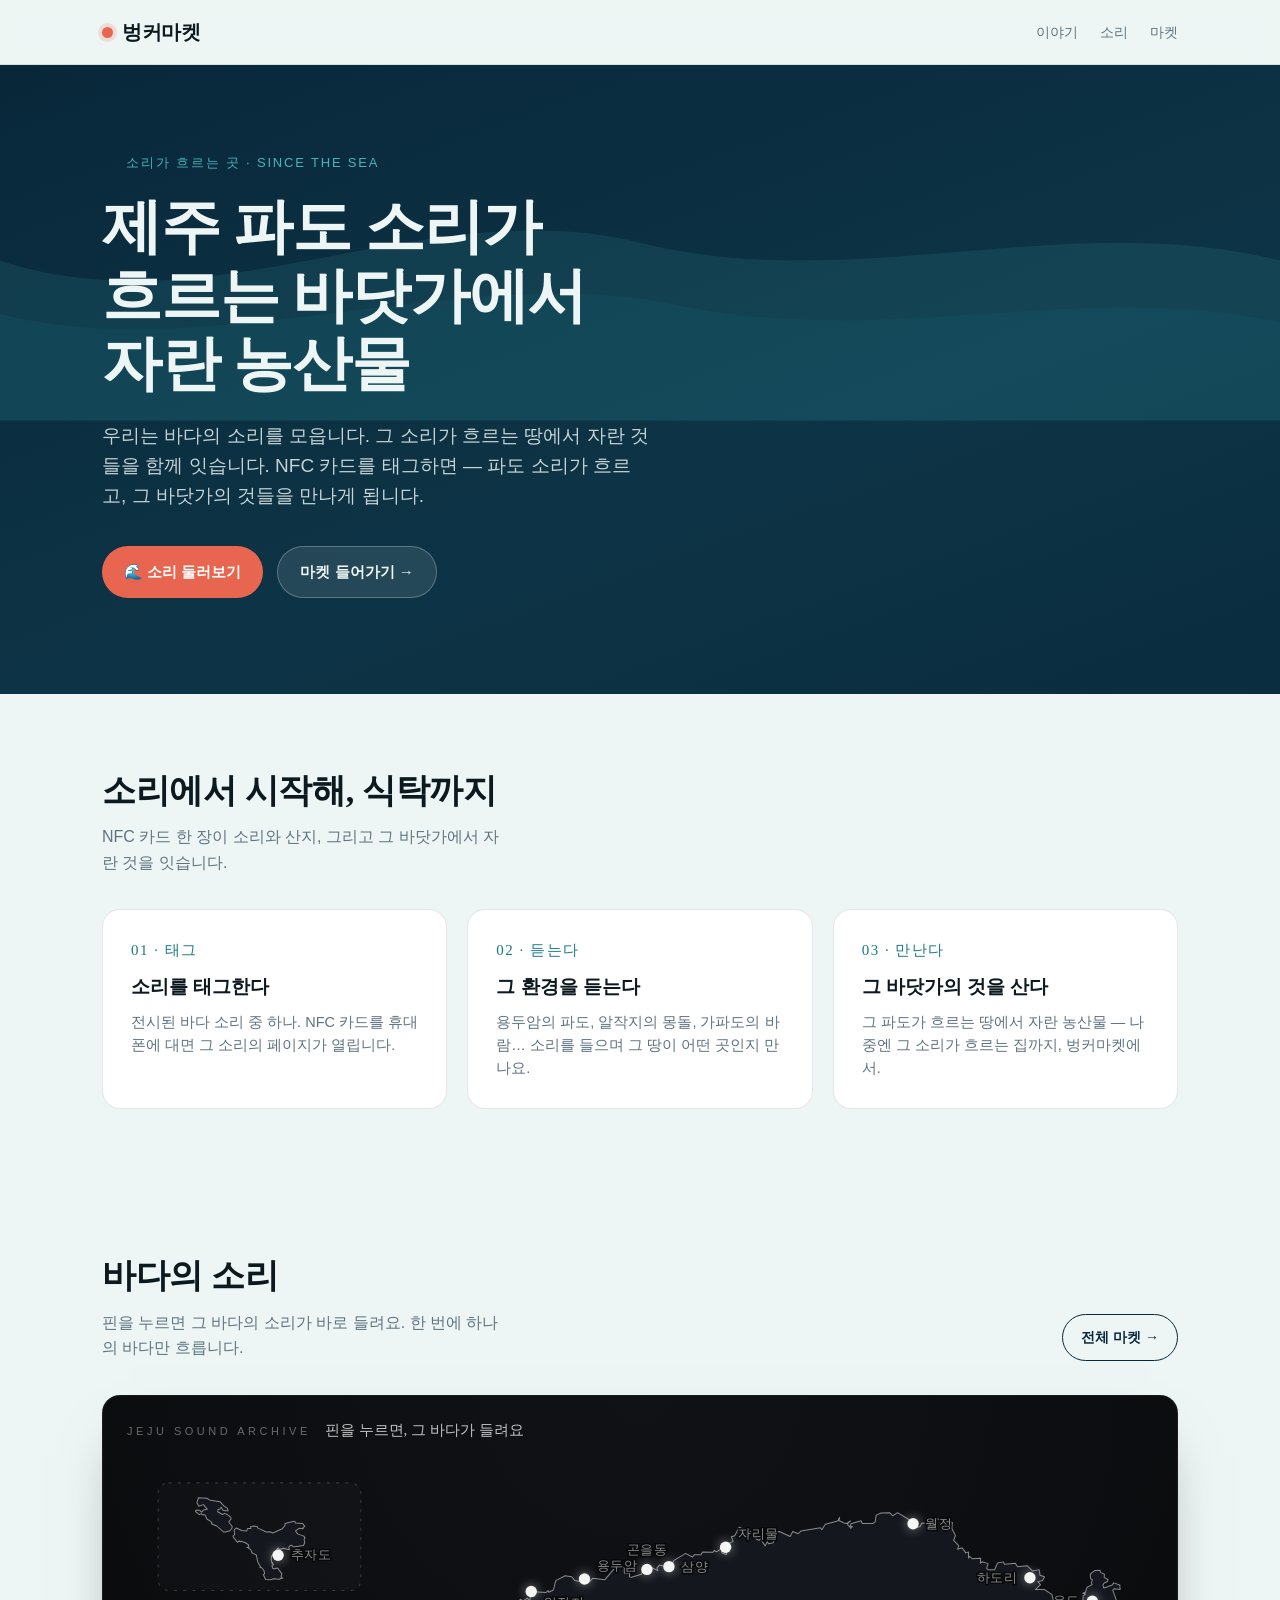
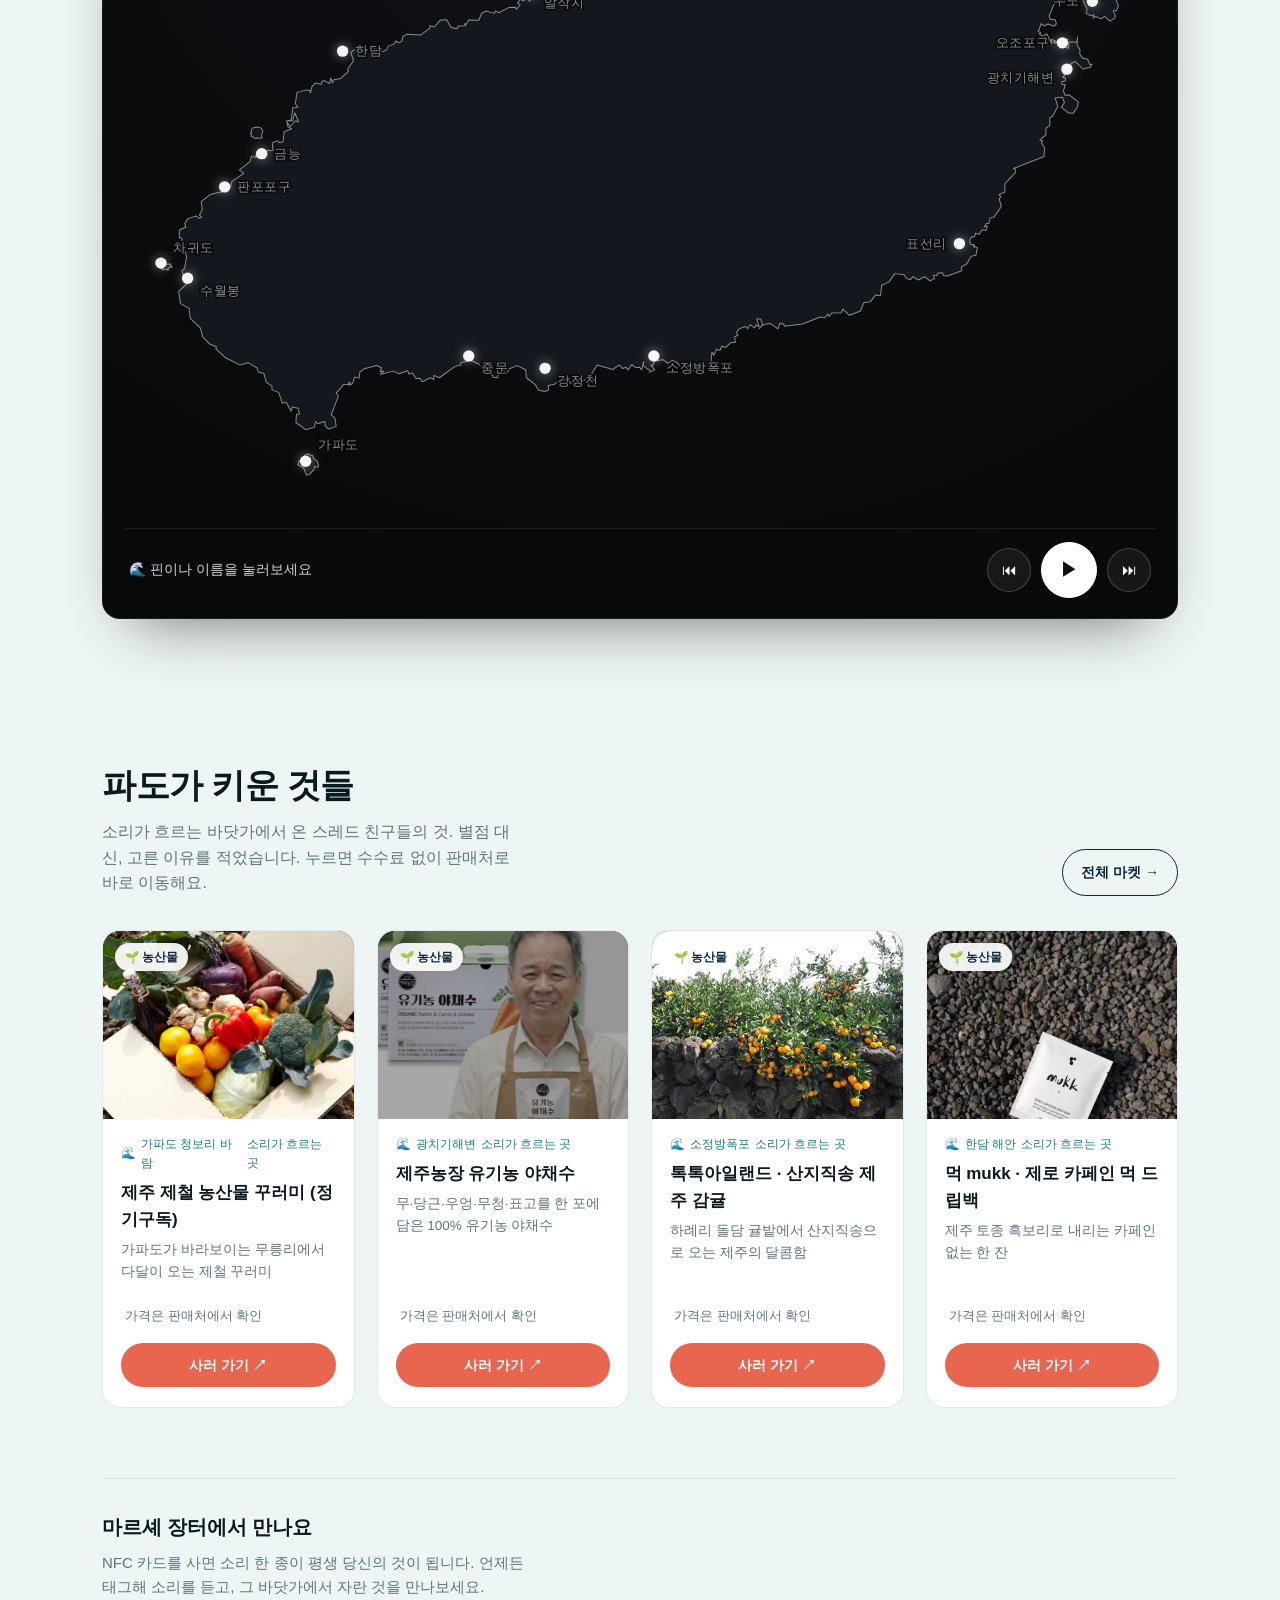
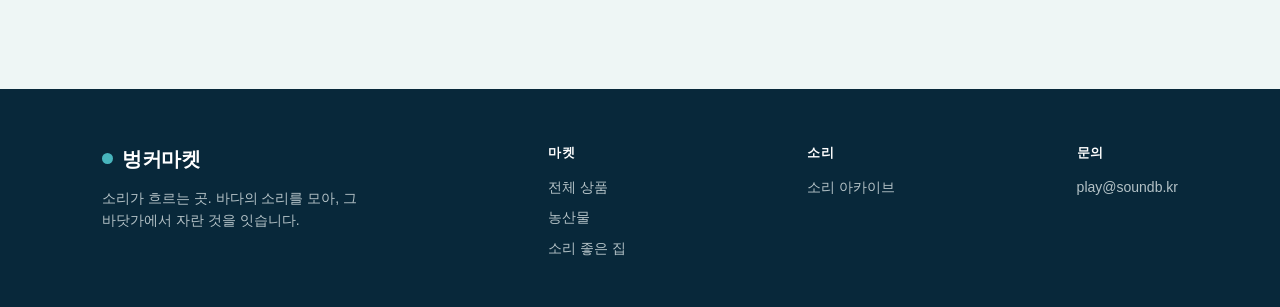
==== commit 3344cf9e: "디자인 1회차(콘셉트): 착지 페이지 중복 태그 안내 한 줄 제거 · 모든 카드에 같던 '산지 큐레이션' 배지 제거 · 마르셰 배너의 청록 그라데이션 덩어리를 가는 선 맺음말로 C" ====
--- a/index.html
+++ b/index.html
@@ -92,7 +92,6 @@
 <section class="block" style="padding-top:0">
   <div class="wrap">
     <div class="nfc-banner">
-      <div class="ico">📡</div>
       <div class="t"><h3>마르셰 장터에서 만나요</h3>
         <p>NFC 카드를 사면 소리 한 종이 평생 당신의 것이 됩니다. 언제든 태그해 소리를 듣고, 그 바닷가에서 자란 것을 만나보세요.</p></div>
     </div>
--- a/css/style.css
+++ b/css/style.css
@@ -250,11 +250,10 @@
 .toast.show{opacity:1;transform:translateX(-50%) translateY(0)}
 
 /* --- NFC 배너 ------------------------------------------------------------*/
-.nfc-banner{background:linear-gradient(120deg,var(--tide),#155f69);color:#fff;border-radius:var(--radius);padding:26px 28px;display:flex;align-items:center;gap:22px;flex-wrap:wrap}
-.nfc-banner .ico{font-size:38px}
-.nfc-banner .t{flex:1;min-width:220px}
-.nfc-banner h3{font-family:var(--serif);font-size:22px;margin-bottom:4px}
-.nfc-banner p{font-size:14px;opacity:.9}
+/* 색 덩어리 대신 가는 선 하나 — 도록의 맺음말처럼 */
+.nfc-banner{border-top:1px solid var(--line);padding:32px 0 0}
+.nfc-banner h3{font-family:var(--serif);font-size:20px;font-weight:600;margin-bottom:8px}
+.nfc-banner p{font-size:15px;color:var(--muted);max-width:52ch}
 
 /* --- 큐레이션(컬리 방법론 이식) ----------------------------------------- */
 /* 큐레이터 노트: '왜 이걸 골랐나'를 담는 에디토리얼 블록 */
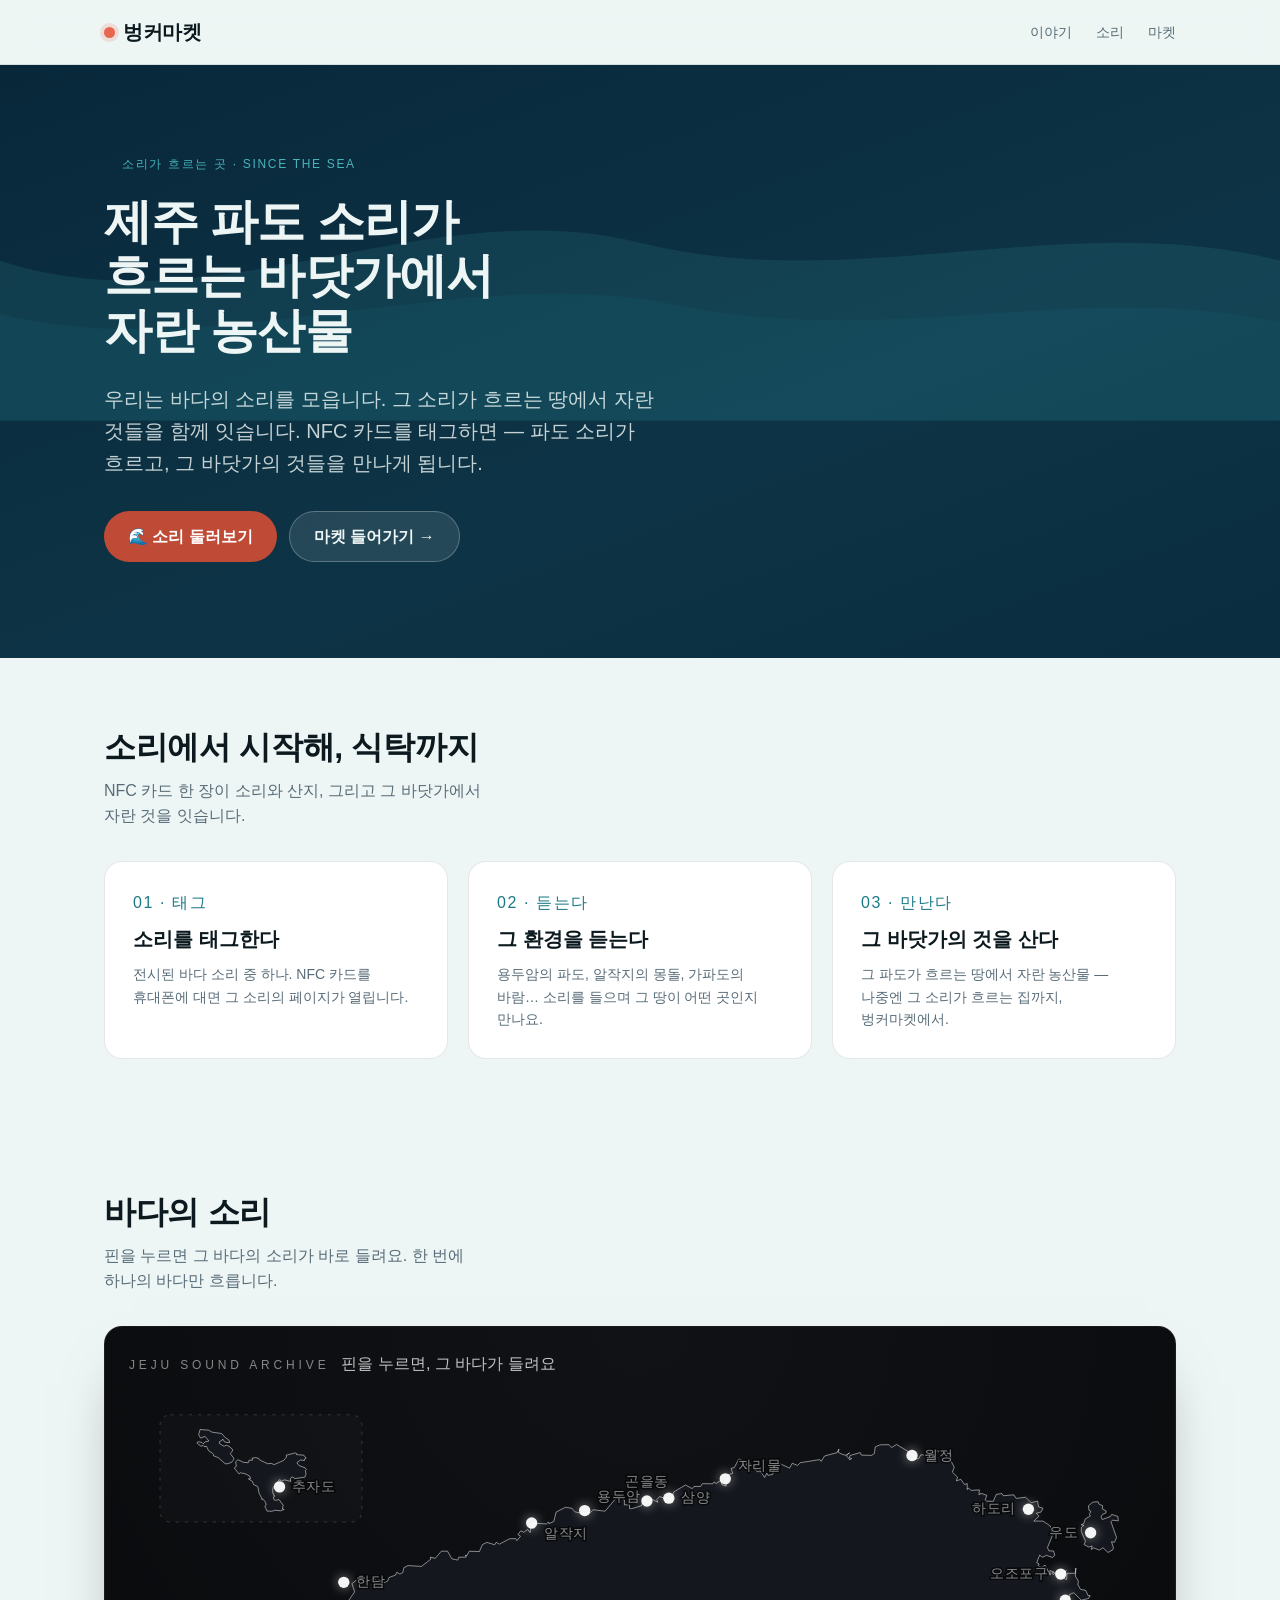
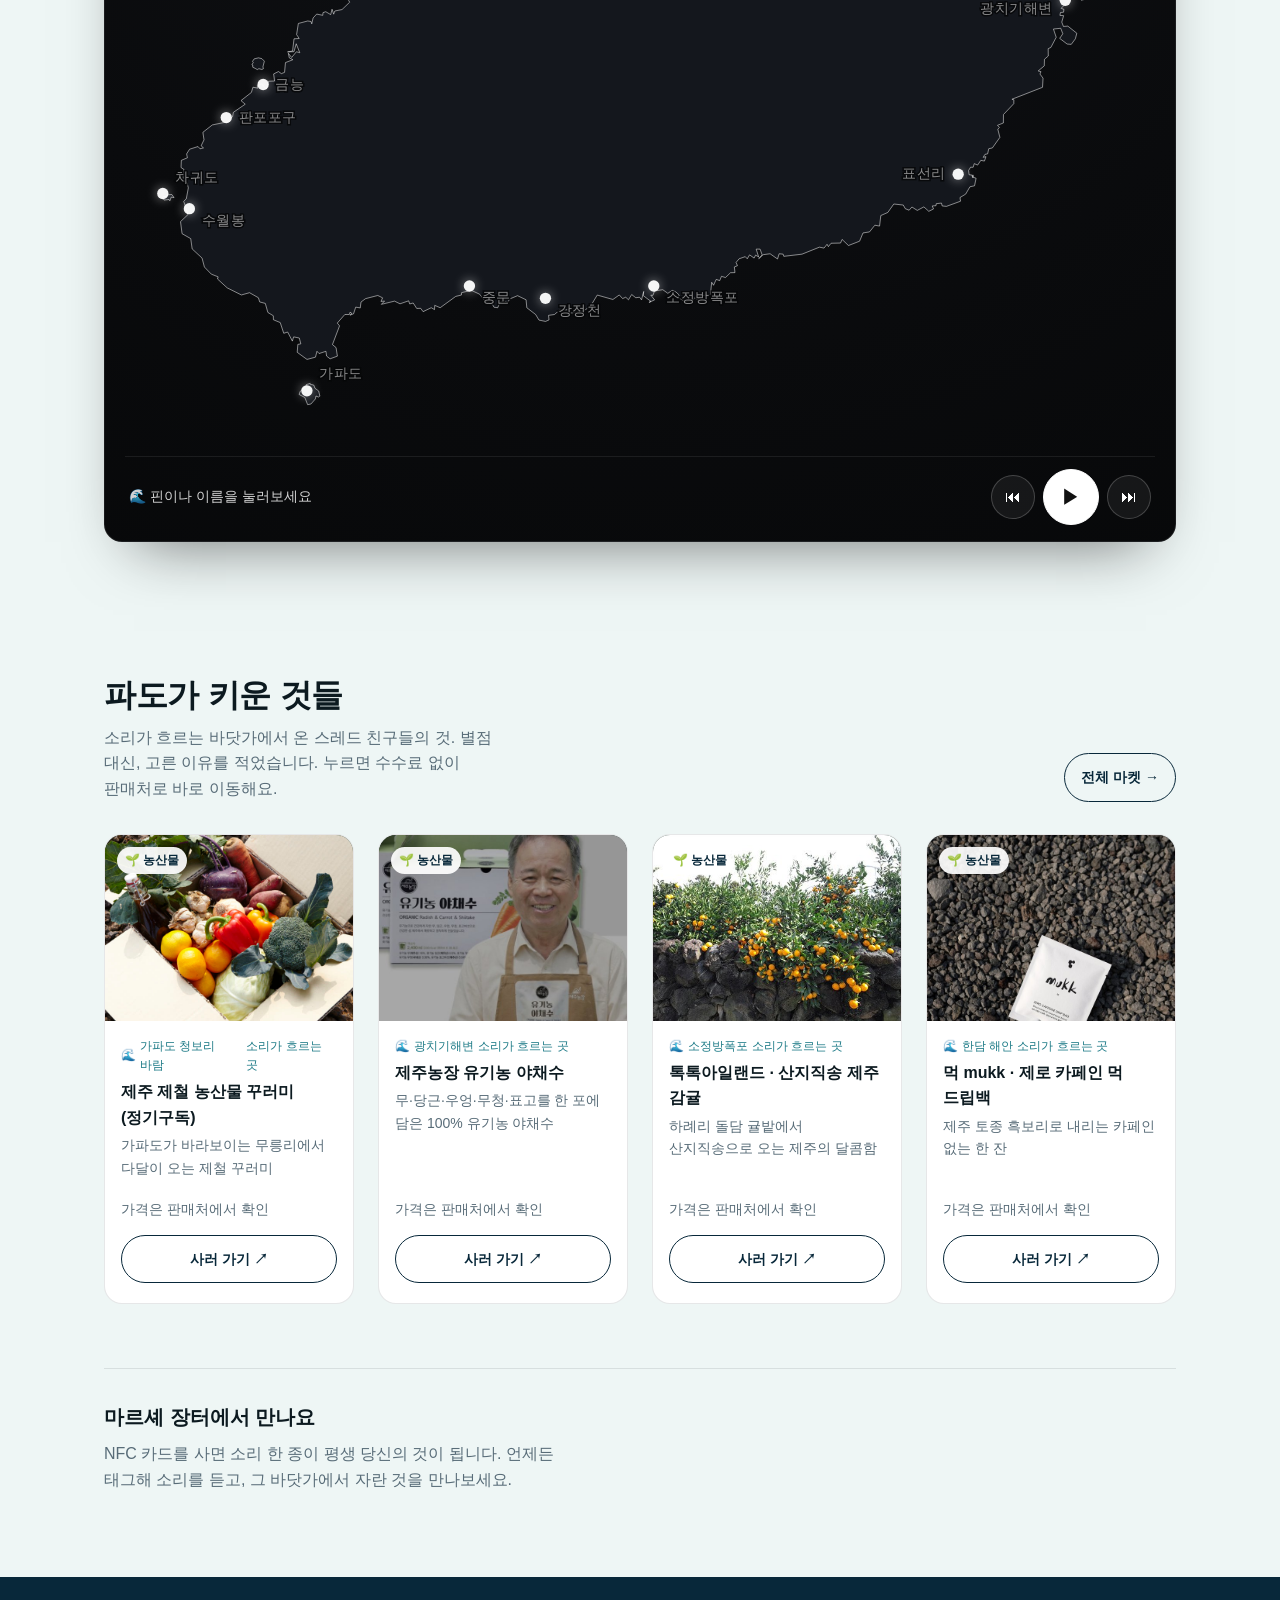
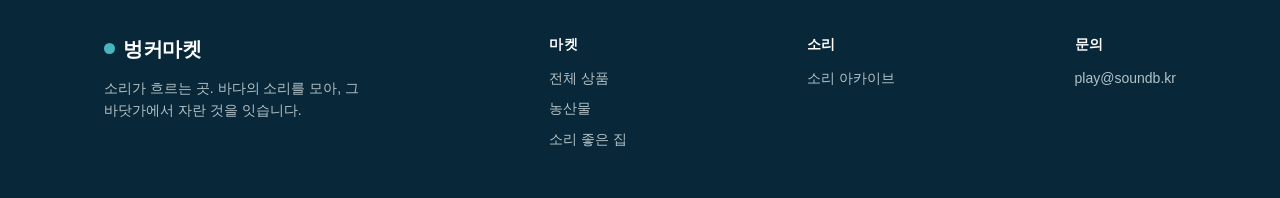
==== commit a46d8e17: "디자인 4회차(레이아웃): 간격을 4의 배수로 일괄 정리(좌우 24, 섹션 64/48) · 가격 안내를 카드 왼쪽 선에 정렬 · 소리 지도 제목 옆 중복 '전체 마켓' 버튼 제거 " ====
--- a/index.html
+++ b/index.html
@@ -71,7 +71,6 @@
   <div class="wrap">
     <div class="sec-head">
       <div><h2>바다의 소리</h2><p>핀을 누르면 그 바다의 소리가 바로 들려요. 한 번에 하나의 바다만 흐릅니다.</p></div>
-      <a class="btn btn-line btn-sm" href="catalog.html">전체 마켓 →</a>
     </div>
     <div id="seamap"></div>
   </div>
--- a/css/style.css
+++ b/css/style.css
@@ -11,14 +11,16 @@
   --sand:#e8d9bd;       /* 모래 */
   --sand-deep:#cbb488;
   --ink:#0c1a20;
-  --muted:#5f7480;
+  --muted:#586c78;      /* 포말 바탕 위 작은 글자도 대비 4.5 이상 */
   --line:rgba(12,26,32,.10);
-  --accent:#e8654f;     /* 산호 (CTA) */
-  --accent-deep:#cf4d38;
+  --accent:#e8654f;     /* 산호 — 로고 점·재생 중 표시 */
+  --accent-deep:#bf4b36;/* 글자를 얹는 산호 면(버튼). 흰 글자 대비 4.9 */
   --shadow:0 10px 30px -12px rgba(8,40,58,.35);
   --radius:18px;
   --maxw:1120px;
-  --serif:"Iowan Old Style","Apple SD Gothic Neo",Georgia,"Nanum Myeongjo",serif;
+  /* 제목도 본문과 같은 한 가족. 예전 세리프 지정은 한글엔 적용되지 않아(아이폰엔 한글 명조가 없다)
+     한 제목 안에서 영문만 명조·한글은 고딕으로 섞였다. */
+  --serif:var(--sans);
   --sans:-apple-system,BlinkMacSystemFont,"Apple SD Gothic Neo","Pretendard","Segoe UI",Roboto,sans-serif;
 }
 *{box-sizing:border-box;margin:0;padding:0}
@@ -26,10 +28,11 @@
 body{
   font-family:var(--sans);color:var(--ink);background:var(--foam);
   line-height:1.6;-webkit-font-smoothing:antialiased;
+  word-break:keep-all;overflow-wrap:anywhere;   /* 한글은 단어 단위로 줄바꿈 */
 }
 a{color:inherit;text-decoration:none}
 img{max-width:100%;display:block}
-.wrap{max-width:var(--maxw);margin:0 auto;padding:0 22px}
+.wrap{max-width:var(--maxw);margin:0 auto;padding:0 24px}
 .serif{font-family:var(--serif)}
 .muted{color:var(--muted)}
 .center{text-align:center}
@@ -41,81 +44,81 @@
   border-bottom:1px solid var(--line);
 }
 .nav .wrap{display:flex;align-items:center;gap:20px;height:64px;flex-wrap:nowrap;min-width:0}
-.brand{font-family:var(--serif);font-weight:600;font-size:20px;letter-spacing:-.02em;display:flex;align-items:center;gap:9px;white-space:nowrap;flex:0 0 auto}
+.brand{font-family:var(--serif);font-weight:600;font-size:20px;letter-spacing:-.02em;display:flex;align-items:center;gap:8px;white-space:nowrap;flex:0 0 auto}
 .brand .dot{width:11px;height:11px;border-radius:50%;background:var(--accent);box-shadow:0 0 0 4px rgba(232,101,79,.18);flex:0 0 auto}
-.nav nav{margin-left:auto;display:flex;gap:22px;align-items:center;font-size:14px;flex-wrap:nowrap;white-space:nowrap}
+.nav nav{margin-left:auto;display:flex;gap:24px;align-items:center;font-size:14px;flex-wrap:nowrap;white-space:nowrap}
 .nav nav a{color:var(--muted);transition:color .2s;white-space:nowrap}
 .nav nav a:hover{color:var(--ink)}
-.cart-btn{position:relative;display:inline-flex;align-items:center;gap:6px;background:var(--sea);color:var(--foam);padding:8px 14px;border-radius:999px;font-size:13px}
-.cart-btn .badge{background:var(--accent);color:#fff;border-radius:999px;min-width:18px;height:18px;font-size:11px;display:inline-flex;align-items:center;justify-content:center;padding:0 5px}
+.cart-btn{position:relative;display:inline-flex;align-items:center;gap:4px;background:var(--sea);color:var(--foam);padding:8px 12px;border-radius:999px;font-size:14px}
+.cart-btn .badge{background:var(--accent);color:#fff;border-radius:999px;min-width:18px;height:18px;font-size:12px;display:inline-flex;align-items:center;justify-content:center;padding:0 4px}
 
 /* --- 히어로 --------------------------------------------------------------*/
 .hero{position:relative;overflow:hidden;background:linear-gradient(160deg,var(--sea),var(--sea-2) 60%,#0a2d3f);color:var(--foam)}
-.hero .wrap{position:relative;z-index:2;padding:86px 22px 96px}
-.hero h1{font-family:var(--serif);font-size:clamp(34px,6vw,60px);line-height:1.14;letter-spacing:-.02em;font-weight:600;max-width:18ch;word-break:keep-all;text-wrap:balance}
-.hero p.lead{margin-top:22px;font-size:clamp(15px,2.2vw,19px);max-width:52ch;color:rgba(238,246,245,.82)}
-.hero .kicker{display:inline-flex;align-items:center;gap:8px;font-size:13px;letter-spacing:.14em;text-transform:uppercase;color:var(--tide-lite);margin-bottom:20px}
-.hero .cta-row{margin-top:34px;display:flex;gap:14px;flex-wrap:wrap}
+.hero .wrap{position:relative;z-index:2;padding:88px 24px 96px}
+.hero h1{font-family:var(--serif);font-size:clamp(32px,6vw,48px);line-height:1.14;letter-spacing:-.02em;font-weight:600;max-width:18ch;word-break:keep-all;text-wrap:balance}
+.hero p.lead{margin-top:24px;font-size:clamp(16px,2.2vw,20px);max-width:52ch;color:rgba(238,246,245,.82)}
+.hero .kicker{display:inline-flex;align-items:center;gap:8px;font-size:12px;letter-spacing:.14em;text-transform:uppercase;color:var(--tide-lite);margin-bottom:20px}
+.hero .cta-row{margin-top:32px;display:flex;gap:12px;flex-wrap:wrap}
 .wave-bg{position:absolute;inset:0;z-index:1;opacity:.5}
 
 /* --- 버튼 ----------------------------------------------------------------*/
-.btn{display:inline-flex;align-items:center;gap:9px;padding:13px 22px;border-radius:999px;font-size:15px;font-weight:600;border:0;cursor:pointer;transition:transform .15s,background .2s,box-shadow .2s;font-family:var(--sans)}
+.btn{display:inline-flex;align-items:center;gap:8px;padding:12px 24px;border-radius:999px;font-size:16px;font-weight:600;border:0;cursor:pointer;transition:transform .15s,background .2s,box-shadow .2s;font-family:var(--sans)}
 .btn:active{transform:translateY(1px)}
-.btn-accent{background:var(--accent);color:#fff}
-.btn-accent:hover{background:var(--accent-deep);box-shadow:0 8px 20px -8px rgba(232,101,79,.6)}
+.btn-accent{background:var(--accent-deep);color:#fff}
+.btn-accent:hover{background:#a8412f}
 .btn-ghost{background:rgba(255,255,255,.10);color:var(--foam);border:1px solid rgba(255,255,255,.25)}
 .btn-ghost:hover{background:rgba(255,255,255,.18)}
 .btn-dark{background:var(--sea);color:var(--foam)}
 .btn-dark:hover{background:var(--sea-2)}
 .btn-line{background:transparent;border:1.5px solid var(--sea);color:var(--sea)}
 .btn-line:hover{background:var(--sea);color:var(--foam)}
-.btn-sm{padding:11px 18px;font-size:14px;min-height:44px}
+.btn-sm{padding:12px 16px;font-size:14px;min-height:44px}
 .btn[disabled]{opacity:.45;cursor:not-allowed}
 
 /* --- 섹션 ----------------------------------------------------------------*/
-section.block{padding:70px 0}
-.sec-head{display:flex;align-items:flex-end;justify-content:space-between;gap:20px;margin-bottom:34px;flex-wrap:wrap}
-.sec-head h2{font-family:var(--serif);font-size:clamp(24px,3.6vw,34px);letter-spacing:-.01em;font-weight:600}
-.sec-head p{color:var(--muted);max-width:46ch;margin-top:6px}
+section.block{padding:64px 0}
+.sec-head{display:flex;align-items:flex-end;justify-content:space-between;gap:20px;margin-bottom:32px;flex-wrap:wrap}
+.sec-head h2{font-family:var(--serif);font-size:clamp(24px,3.6vw,32px);letter-spacing:-.01em;font-weight:600}
+.sec-head p{color:var(--muted);max-width:46ch;margin-top:4px}
 
 /* --- 컨셉 3단계 ----------------------------------------------------------*/
 .steps{display:grid;grid-template-columns:repeat(3,1fr);gap:20px}
 .step{background:#fff;border:1px solid var(--line);border-radius:var(--radius);padding:28px}
-.step .n{font-family:var(--serif);font-size:15px;color:var(--tide);letter-spacing:.1em}
-.step h3{margin:10px 0 8px;font-size:19px}
-.step p{color:var(--muted);font-size:14.5px}
+.step .n{font-family:var(--serif);font-size:16px;color:var(--tide);letter-spacing:.1em}
+.step h3{margin:8px 0 8px;font-size:20px}
+.step p{color:var(--muted);font-size:14px}
 
 /* --- 소리 그리드 ---------------------------------------------------------*/
 .sound-grid{display:grid;grid-template-columns:repeat(auto-fill,minmax(240px,1fr));gap:20px}
 .sound-card{position:relative;border-radius:var(--radius);overflow:hidden;color:#fff;min-height:230px;display:flex;flex-direction:column;justify-content:flex-end;padding:20px;box-shadow:var(--shadow);transition:transform .2s}
 .sound-card:hover{transform:translateY(-4px)}
-.sound-card .code{position:absolute;top:16px;left:18px;font-size:12px;letter-spacing:.12em;opacity:.85}
-.sound-card .play{position:absolute;top:14px;right:14px;width:40px;height:40px;border-radius:50%;background:rgba(255,255,255,.9);color:var(--sea);border:0;cursor:pointer;font-size:15px;display:flex;align-items:center;justify-content:center;transition:transform .15s}
+.sound-card .code{position:absolute;top:16px;left:16px;font-size:12px;letter-spacing:.12em;opacity:.85}
+.sound-card .play{position:absolute;top:12px;right:12px;width:40px;height:40px;border-radius:50%;background:rgba(255,255,255,.9);color:var(--sea);border:0;cursor:pointer;font-size:16px;display:flex;align-items:center;justify-content:center;transition:transform .15s}
 .sound-card .play:hover{transform:scale(1.08)}
-.sound-card h3{font-family:var(--serif);font-size:21px;font-weight:600;letter-spacing:-.01em}
-.sound-card .spot{font-size:13px;opacity:.9;margin-top:3px}
-.sound-card .tags{margin-top:12px;display:flex;gap:6px;flex-wrap:wrap}
-.sound-card .tags span{font-size:11px;background:rgba(255,255,255,.2);padding:3px 9px;border-radius:999px;backdrop-filter:blur(4px)}
+.sound-card h3{font-family:var(--serif);font-size:20px;font-weight:600;letter-spacing:-.01em}
+.sound-card .spot{font-size:14px;opacity:.9;margin-top:4px}
+.sound-card .tags{margin-top:12px;display:flex;gap:4px;flex-wrap:wrap}
+.sound-card .tags span{font-size:12px;background:rgba(255,255,255,.2);padding:4px 8px;border-radius:999px;backdrop-filter:blur(4px)}
 .sound-card .gro{position:absolute;inset:0;z-index:-0}
 .sc-overlay{position:absolute;inset:0;background:linear-gradient(180deg,rgba(6,20,30,.05),rgba(6,20,30,.72))}
 /* equalizer 애니메이션 */
-.eq{display:inline-flex;gap:2px;align-items:flex-end;height:12px}
+.eq{display:inline-flex;gap:0px;align-items:flex-end;height:12px}
 .eq i{width:2.5px;background:currentColor;border-radius:2px;animation:eq 1s infinite ease-in-out}
 .eq i:nth-child(2){animation-delay:.15s}.eq i:nth-child(3){animation-delay:.3s}.eq i:nth-child(4){animation-delay:.45s}
 @keyframes eq{0%,100%{height:3px}50%{height:12px}}
 
 /* 재생 중인 소리 카드: 살아있는 표시 */
-.sound-card .live{display:none;position:absolute;top:28px;right:66px;color:#fff;z-index:2}
+.sound-card .live{display:none;position:absolute;top:28px;right:64px;color:#fff;z-index:2}
 .sound-card.playing .live{display:inline-flex}
 .sound-card.playing{animation:seaPulse 2.6s ease-in-out infinite;box-shadow:0 0 0 3px rgba(255,255,255,.4),var(--shadow)}
 .sound-card.playing .play{background:#fff}
 @keyframes seaPulse{0%,100%{transform:translateY(0) scale(1)}50%{transform:translateY(-3px) scale(1.015)}}
 
 /* 제주 소리 지도 — 전시관 에디션 (검은 바탕, 세선 에칭) */
-.seamap-panel{position:relative;background:radial-gradient(120% 140% at 50% 0%,#101216 0%,#0a0b0d 55%,#060708 100%);border:1px solid rgba(255,255,255,.07);border-radius:var(--radius);padding:22px 20px 14px;box-shadow:0 30px 60px -30px rgba(0,0,0,.55)}
-.seamap-cap{display:flex;align-items:baseline;gap:14px;padding:0 4px 14px;flex-wrap:wrap}
-.seamap-cap .en{font-size:11px;letter-spacing:.32em;color:rgba(255,255,255,.38)}
-.seamap-cap .ko{font-family:var(--serif);font-size:15px;color:rgba(255,255,255,.75)}
+.seamap-panel{position:relative;background:radial-gradient(120% 140% at 50% 0%,#101216 0%,#0a0b0d 55%,#060708 100%);border:1px solid rgba(255,255,255,.07);border-radius:var(--radius);padding:24px 20px 12px;box-shadow:0 30px 60px -30px rgba(0,0,0,.55)}
+.seamap-cap{display:flex;align-items:baseline;gap:12px;padding:0 4px 12px;flex-wrap:wrap}
+.seamap-cap .en{font-size:12px;letter-spacing:.32em;color:rgba(255,255,255,.5)}
+.seamap-cap .ko{font-family:var(--serif);font-size:16px;color:rgba(255,255,255,.75)}
 .seamap-panel svg{width:100%;height:auto;display:block}
 .seamap-panel .isle{fill:#14171d;stroke:rgba(255,255,255,.5);stroke-width:1;stroke-linejoin:round;vector-effect:non-scaling-stroke}
 .seamap-panel .inset rect{fill:rgba(255,255,255,.015);stroke:rgba(255,255,255,.16);stroke-dasharray:3 6;stroke-width:1}
@@ -123,20 +126,20 @@
 .pin .hit{fill:transparent}
 .pin .dot{fill:rgba(255,255,255,.95);transform-box:fill-box;transform-origin:center;transition:transform .18s;filter:drop-shadow(0 0 5px rgba(255,255,255,.55))}
 .pin:hover .dot,.pin:focus .dot{transform:scale(1.5)}
-.pin .lbl{fill:rgba(255,255,255,.52);font-size:13px;letter-spacing:.04em;transition:fill .18s;paint-order:stroke;stroke:rgba(6,7,8,.85);stroke-width:3px}
+.pin .lbl{fill:rgba(255,255,255,.52);font-size:14px;letter-spacing:.04em;transition:fill .18s;paint-order:stroke;stroke:rgba(6,7,8,.85);stroke-width:3px}
 .pin:hover .lbl,.pin:focus .lbl{fill:rgba(255,255,255,.9)}
 .pin .halo{fill:none;stroke:var(--accent,#e2725b);stroke-opacity:0;transform-box:fill-box;transform-origin:center}
 .pin.playing .dot{fill:var(--accent,#e2725b);transform:scale(1.5);filter:drop-shadow(0 0 8px rgba(226,114,91,.8))}
 .pin.playing .lbl{fill:#fff;font-weight:600}
 .pin.playing .halo{animation:mapPing 1.6s ease-out infinite}
 @keyframes mapPing{0%{transform:scale(.5);stroke-opacity:.9}100%{transform:scale(2.4);stroke-opacity:0}}
-.seamap-transport{display:flex;align-items:center;gap:14px;border-top:1px solid rgba(255,255,255,.08);margin-top:10px;padding:13px 6px 6px}
+.seamap-transport{display:flex;align-items:center;gap:12px;border-top:1px solid rgba(255,255,255,.08);margin-top:8px;padding:12px 4px 4px}
 .seamap-transport .np{flex:1;min-width:0;color:rgba(255,255,255,.82);font-size:14px}
-.seamap-transport .tc{flex:0 0 auto;display:flex;gap:10px;align-items:center}
-.seamap-transport .tb{width:44px;height:44px;border-radius:50%;border:1px solid rgba(255,255,255,.2);background:rgba(255,255,255,.06);color:#fff;font-size:15px;line-height:1;cursor:pointer;display:flex;align-items:center;justify-content:center;transition:all .15s}
+.seamap-transport .tc{flex:0 0 auto;display:flex;gap:8px;align-items:center}
+.seamap-transport .tb{width:44px;height:44px;border-radius:50%;border:1px solid rgba(255,255,255,.2);background:rgba(255,255,255,.06);color:#fff;font-size:16px;line-height:1;cursor:pointer;display:flex;align-items:center;justify-content:center;transition:all .15s}
 .seamap-transport .tb:hover{background:rgba(255,255,255,.16);border-color:rgba(255,255,255,.4)}
 /* 가운데 재생/정지 버튼 — 크고 눈에 띄게 */
-.seamap-transport .tb.toggle{width:56px;height:56px;font-size:19px;background:#fff;color:#111;border-color:#fff}
+.seamap-transport .tb.toggle{width:56px;height:56px;font-size:20px;background:#fff;color:#111;border-color:#fff}
 .seamap-transport .tb.toggle:hover{transform:scale(1.05)}
 .seamap-transport.active .tb.toggle{background:var(--accent,#e2725b);color:#fff;border-color:var(--accent,#e2725b)}
 
@@ -150,69 +153,70 @@
   .pin .hit{r:40}                         /* 탭 영역 크게 */
   .pin.playing .dot{r:8}
   .seamap-cap .ko{display:none}
-  .seamap-list{display:flex;gap:8px;overflow-x:auto;padding:14px 2px 4px;scrollbar-width:none;-webkit-overflow-scrolling:touch}
+  .seamap-list{display:flex;gap:8px;overflow-x:auto;padding:12px 0px 4px;scrollbar-width:none;-webkit-overflow-scrolling:touch}
   .seamap-list::-webkit-scrollbar{display:none}
-  .seamap-list .mchip{flex:0 0 auto;white-space:nowrap;border:1px solid rgba(255,255,255,.2);background:rgba(255,255,255,.06);color:rgba(255,255,255,.88);border-radius:999px;padding:10px 16px;font-size:14.5px;cursor:pointer;transition:all .15s}
+  .seamap-list .mchip{flex:0 0 auto;white-space:nowrap;border:1px solid rgba(255,255,255,.2);background:rgba(255,255,255,.06);color:rgba(255,255,255,.88);border-radius:999px;padding:8px 16px;font-size:14px;cursor:pointer;transition:all .15s}
   .seamap-list .mchip.playing{background:var(--accent,#e2725b);border-color:var(--accent,#e2725b);color:#fff}
-  .seamap-transport{flex-wrap:wrap;gap:10px}
-  .seamap-transport .np{flex:1 0 100%;order:2;font-size:13.5px}
+  .seamap-transport{flex-wrap:wrap;gap:8px}
+  .seamap-transport .np{flex:1 0 100%;order:2;font-size:14px}
   .seamap-transport .tc{order:1;width:100%;justify-content:center;gap:16px}
 }
-.seamap-chips .chip{border:1px solid rgba(255,255,255,.18);background:rgba(255,255,255,.05);color:rgba(255,255,255,.85);border-radius:999px;padding:7px 14px;font-size:13px;cursor:pointer;transition:all .15s}
+.seamap-chips .chip{border:1px solid rgba(255,255,255,.18);background:rgba(255,255,255,.05);color:rgba(255,255,255,.85);border-radius:999px;padding:8px 12px;font-size:14px;cursor:pointer;transition:all .15s}
 .seamap-chips .chip:hover{background:rgba(255,255,255,.12)}
 .seamap-chips .chip.playing{background:var(--accent,#e2725b);border-color:var(--accent,#e2725b);color:#fff}
 .seamap-chips .off-note{font-size:12px;color:rgba(255,255,255,.35)}
 
 /* --- 상품 카드 -----------------------------------------------------------*/
-.prod-grid{display:grid;grid-template-columns:repeat(auto-fill,minmax(250px,1fr));gap:22px}
+.prod-grid{display:grid;grid-template-columns:repeat(auto-fill,minmax(250px,1fr));gap:24px}
 .prod-card{background:#fff;border:1px solid var(--line);border-radius:var(--radius);overflow:hidden;display:flex;flex-direction:column;transition:transform .2s,box-shadow .2s}
 .prod-card:hover{transform:translateY(-4px);box-shadow:var(--shadow)}
 .prod-thumb{aspect-ratio:4/3;position:relative;display:flex;align-items:center;justify-content:center;overflow:hidden}
-.prod-thumb .emoji{font-size:52px;filter:drop-shadow(0 6px 10px rgba(0,0,0,.15))}
+.prod-thumb .emoji{font-size:48px;filter:drop-shadow(0 6px 10px rgba(0,0,0,.15))}
 .prod-thumb .photo{position:absolute;inset:0;width:100%;height:100%;object-fit:cover}
 .prod-thumb .cat,.prod-thumb .pick{z-index:2}
-.prod-thumb .cat{position:absolute;top:12px;left:12px;background:rgba(255,255,255,.92);color:var(--sea);font-size:11.5px;font-weight:600;padding:5px 10px;border-radius:999px}
-.prod-body{padding:16px 18px 20px;display:flex;flex-direction:column;flex:1}
-.prod-body .from{font-size:12px;color:var(--tide);display:flex;align-items:center;gap:5px;margin-bottom:6px}
-.prod-body h3{font-size:17px;font-weight:600}
-.prod-body .short{font-size:13.5px;color:var(--muted);margin-top:6px;flex:1}
-.prod-body .price{margin-top:14px;font-family:var(--serif);font-size:20px}
-.prod-body .price small{font-size:13px;color:var(--muted);font-family:var(--sans);margin-left:4px}
-.prod-actions{margin-top:14px;display:flex;gap:8px}
+.prod-thumb .cat{position:absolute;top:12px;left:12px;background:rgba(255,255,255,.92);color:var(--sea);font-size:12px;font-weight:600;padding:4px 8px;border-radius:999px}
+.prod-body{padding:16px 16px 20px;display:flex;flex-direction:column;flex:1}
+.prod-body .from{font-size:12px;color:var(--tide);display:flex;align-items:center;gap:4px;margin-bottom:4px}
+.prod-body h3{font-size:16px;font-weight:600}
+.prod-body .short{font-size:14px;color:var(--muted);margin-top:4px;flex:1}
+.prod-body .price{margin-top:12px;font-family:var(--serif);font-size:20px}
+.prod-body .price .price-note{font-size:14px;color:var(--muted)}
+.prod-body .price small{font-size:14px;color:var(--muted);font-family:var(--sans);margin-left:4px}
+.prod-actions{margin-top:12px;display:flex;gap:8px}
 .prod-actions .btn{flex:1;justify-content:center}
 
 /* --- 필터 바 -------------------------------------------------------------*/
-.filters{display:flex;gap:10px;flex-wrap:wrap;margin-bottom:26px}
+.filters{display:flex;gap:8px;flex-wrap:wrap;margin-bottom:24px}
 /* 상품 상세 2단 (모바일에선 1단 스택) */
 .detail-cols{display:grid;grid-template-columns:1fr 1fr;gap:40px;align-items:start}
-.chip{border:1.5px solid var(--line);background:#fff;color:var(--muted);padding:11px 18px;border-radius:999px;font-size:14px;min-height:44px;cursor:pointer;transition:all .18s}
+.chip{border:1.5px solid var(--line);background:#fff;color:var(--muted);padding:12px 16px;border-radius:999px;font-size:14px;min-height:44px;cursor:pointer;transition:all .18s}
 .chip.active{background:var(--sea);color:var(--foam);border-color:var(--sea)}
 
 /* --- 소리 상세(sound.html) ----------------------------------------------*/
 .detail-hero{color:#fff;position:relative;overflow:hidden}
-.detail-hero .wrap{position:relative;z-index:2;padding:70px 22px 60px}
-.detail-hero .code{font-size:13px;letter-spacing:.16em;opacity:.85}
-.detail-hero h1{font-family:var(--serif);font-size:clamp(30px,5.5vw,52px);font-weight:600;margin:12px 0 8px;letter-spacing:-.02em;word-break:keep-all;text-wrap:balance}
-.detail-hero .spot{font-size:15px;opacity:.9}
+.detail-hero .wrap{position:relative;z-index:2;padding:64px 24px 60px}
+.detail-hero .code{font-size:12px;letter-spacing:.16em;opacity:.85}
+.detail-hero h1{font-family:var(--serif);font-size:clamp(32px,5.5vw,48px);font-weight:600;margin:12px 0 8px;letter-spacing:-.02em;word-break:keep-all;text-wrap:balance}
+.detail-hero .spot{font-size:16px;opacity:.9}
 .detail-hero .story{margin-top:20px;max-width:56ch;font-size:16px;opacity:.92}
-.player{margin-top:28px;display:flex;align-items:center;gap:16px;background:rgba(255,255,255,.10);border:1px solid rgba(255,255,255,.22);border-radius:999px;padding:10px 10px 10px 20px;max-width:440px;backdrop-filter:blur(6px)}
+.player{margin-top:28px;display:flex;align-items:center;gap:16px;background:rgba(255,255,255,.10);border:1px solid rgba(255,255,255,.22);border-radius:999px;padding:8px 8px 8px 20px;max-width:440px;backdrop-filter:blur(6px)}
 .player .big-play{width:52px;height:52px;border-radius:50%;background:#fff;color:var(--sea);border:0;font-size:20px;cursor:pointer;flex:0 0 auto;display:flex;align-items:center;justify-content:center}
 /* 자동재생이 막혔을 때 탭 유도 펄스 */
 .player.need-tap .big-play{animation:tapPulse 1.3s ease-in-out infinite}
 @keyframes tapPulse{0%,100%{box-shadow:0 0 0 0 rgba(255,255,255,.55);transform:scale(1)}50%{box-shadow:0 0 0 12px rgba(255,255,255,0);transform:scale(1.06)}}
-.player .meta{font-size:13px;line-height:1.35}
-.player .wavebar{flex:1;height:26px;display:flex;align-items:center;gap:2px;overflow:hidden}
+.player .meta{font-size:14px;line-height:1.35}
+.player .wavebar{flex:1;height:26px;display:flex;align-items:center;gap:0px;overflow:hidden}
 .player .wavebar i{flex:1;background:rgba(255,255,255,.5);border-radius:2px;height:6px}
 .player.playing .wavebar i{animation:eq 1.1s infinite ease-in-out;background:rgba(255,255,255,.85)}
 
 /* --- 인포 라인 -----------------------------------------------------------*/
-.infoline{display:flex;gap:26px;flex-wrap:wrap;margin-top:24px;font-size:13.5px}
-.infoline div span{display:block;color:rgba(255,255,255,.6);font-size:11.5px;letter-spacing:.08em;text-transform:uppercase;margin-bottom:2px}
+.infoline{display:flex;gap:24px;flex-wrap:wrap;margin-top:24px;font-size:14px}
+.infoline div span{display:block;color:rgba(255,255,255,.6);font-size:12px;letter-spacing:.08em;text-transform:uppercase;margin-bottom:0px}
 
 /* --- 문의/주문 폼 --------------------------------------------------------*/
-.form-card{background:#fff;border:1px solid var(--line);border-radius:var(--radius);padding:26px;max-width:520px}
-.form-card label{display:block;font-size:13px;color:var(--muted);margin:14px 0 6px}
-.form-card input,.form-card textarea{width:100%;border:1.5px solid var(--line);border-radius:12px;padding:12px 14px;font-size:15px;font-family:inherit}
+.form-card{background:#fff;border:1px solid var(--line);border-radius:var(--radius);padding:24px;max-width:520px}
+.form-card label{display:block;font-size:14px;color:var(--muted);margin:12px 0 4px}
+.form-card input,.form-card textarea{width:100%;border:1.5px solid var(--line);border-radius:12px;padding:12px 12px;font-size:16px;font-family:inherit}
 .form-card input:focus,.form-card textarea:focus{outline:none;border-color:var(--tide)}
 
 /* --- 드로어(장바구니) ----------------------------------------------------*/
@@ -223,42 +227,42 @@
 .drawer header{padding:20px;border-bottom:1px solid var(--line);display:flex;align-items:center;justify-content:space-between}
 .drawer header h3{font-family:var(--serif);font-size:20px}
 .drawer .items{flex:1;overflow:auto;padding:8px 20px}
-.drawer .ci{display:flex;gap:12px;padding:14px 0;border-bottom:1px solid var(--line);align-items:center}
+.drawer .ci{display:flex;gap:12px;padding:12px 0;border-bottom:1px solid var(--line);align-items:center}
 .drawer .ci .ic{width:48px;height:48px;border-radius:12px;display:flex;align-items:center;justify-content:center;font-size:24px;flex:0 0 auto}
 .drawer .ci .g{flex:1}
-.drawer .ci .g .t{font-weight:600;font-size:14.5px}
-.drawer .ci .g .p{font-size:13px;color:var(--muted)}
+.drawer .ci .g .t{font-weight:600;font-size:14px}
+.drawer .ci .g .p{font-size:14px;color:var(--muted)}
 .drawer .ci .qty{display:flex;align-items:center;gap:8px}
-.drawer .ci .qty button{width:26px;height:26px;border-radius:8px;border:1px solid var(--line);background:#fff;cursor:pointer;font-size:15px}
+.drawer .ci .qty button{width:26px;height:26px;border-radius:8px;border:1px solid var(--line);background:#fff;cursor:pointer;font-size:16px}
 .drawer footer{padding:20px;border-top:1px solid var(--line)}
-.drawer .tot{display:flex;justify-content:space-between;font-size:16px;margin-bottom:14px}
+.drawer .tot{display:flex;justify-content:space-between;font-size:16px;margin-bottom:12px}
 .drawer .tot b{font-family:var(--serif);font-size:20px}
-.x{background:none;border:0;font-size:22px;cursor:pointer;color:var(--muted);line-height:1}
+.x{background:none;border:0;font-size:20px;cursor:pointer;color:var(--muted);line-height:1}
 .empty{padding:60px 20px;text-align:center;color:var(--muted)}
 
 /* --- 푸터 ----------------------------------------------------------------*/
-footer.site{background:var(--sea);color:rgba(238,246,245,.75);padding:54px 0 40px;margin-top:20px}
-footer.site .wrap{display:flex;justify-content:space-between;gap:30px;flex-wrap:wrap}
+footer.site{background:var(--sea);color:rgba(238,246,245,.75);padding:56px 0 40px;margin-top:20px}
+footer.site .wrap{display:flex;justify-content:space-between;gap:32px;flex-wrap:wrap}
 footer.site .brand{color:#fff;margin-bottom:12px}
 footer.site a{color:rgba(238,246,245,.75)}
 footer.site a:hover{color:#fff}
-footer.site .col h4{color:#fff;font-size:13px;letter-spacing:.06em;margin-bottom:12px;text-transform:uppercase}
+footer.site .col h4{color:#fff;font-size:14px;letter-spacing:.06em;margin-bottom:12px;text-transform:uppercase}
 footer.site .col a{display:block;font-size:14px;margin-bottom:8px}
 
 /* --- 토스트 --------------------------------------------------------------*/
-.toast{position:fixed;bottom:24px;left:50%;transform:translateX(-50%) translateY(20px);background:var(--sea);color:#fff;padding:13px 22px;border-radius:999px;font-size:14px;opacity:0;pointer-events:none;transition:all .3s;z-index:80;box-shadow:var(--shadow)}
+.toast{position:fixed;bottom:24px;left:50%;transform:translateX(-50%) translateY(20px);background:var(--sea);color:#fff;padding:12px 24px;border-radius:999px;font-size:14px;opacity:0;pointer-events:none;transition:all .3s;z-index:80;box-shadow:var(--shadow)}
 .toast.show{opacity:1;transform:translateX(-50%) translateY(0)}
 
 /* --- NFC 배너 ------------------------------------------------------------*/
 /* 색 덩어리 대신 가는 선 하나 — 도록의 맺음말처럼 */
 .nfc-banner{border-top:1px solid var(--line);padding:32px 0 0}
 .nfc-banner h3{font-family:var(--serif);font-size:20px;font-weight:600;margin-bottom:8px}
-.nfc-banner p{font-size:15px;color:var(--muted);max-width:52ch}
+.nfc-banner p{font-size:16px;color:var(--muted);max-width:52ch}
 
 /* --- 큐레이션(컬리 방법론 이식) ----------------------------------------- */
 /* 큐레이터 노트: '왜 이걸 골랐나'를 담는 에디토리얼 블록 */
 .curator-note{background:#fff;border:1px solid var(--line);border-left:3px solid var(--accent);
-  border-radius:14px;padding:18px 20px;margin-top:22px}
+  border-radius:14px;padding:16px 20px;margin-top:24px}
 .curator-note .lbl{display:flex;align-items:center;gap:8px;font-size:12px;letter-spacing:.06em;
   color:var(--tide);font-weight:600;margin-bottom:8px;text-transform:uppercase}
 .curator-note .lbl .av{width:22px;height:22px;border-radius:50%;background:var(--tide);color:#fff;
@@ -267,22 +271,22 @@
 
 /* 산지 정보 스펙표: 컬리 상품정보 스타일 */
 .spec{margin-top:24px;border-top:1px solid var(--line)}
-.spec .row{display:flex;padding:13px 2px;border-bottom:1px solid var(--line);font-size:14.5px}
+.spec .row{display:flex;padding:12px 0px;border-bottom:1px solid var(--line);font-size:14px}
 .spec .row dt{width:104px;flex:0 0 auto;color:var(--muted)}
 .spec .row dd{color:var(--ink)}
 
 /* PLP 큐레이션 배지 */
 .prod-thumb .pick{position:absolute;top:12px;right:12px;background:var(--sea);color:var(--foam);
-  font-size:11px;font-weight:600;padding:5px 10px;border-radius:999px;letter-spacing:.02em}
+  font-size:12px;font-weight:600;padding:4px 8px;border-radius:999px;letter-spacing:.02em}
 
 /* sticky 구매바: 컬리의 대표 전환 장치 (모바일 하단 고정) */
 .buybar{position:fixed;left:0;right:0;bottom:0;z-index:70;display:none;
-  align-items:center;gap:14px;padding:12px 18px calc(12px + env(safe-area-inset-bottom));
+  align-items:center;gap:12px;padding:12px 16px calc(12px + env(safe-area-inset-bottom));
   background:rgba(255,255,255,.96);backdrop-filter:blur(10px);border-top:1px solid var(--line);
   box-shadow:0 -8px 24px -14px rgba(8,40,58,.4)}
 .buybar .bp{flex:1;min-width:0}
 .buybar .bp .t{font-size:12px;color:var(--muted);white-space:nowrap;overflow:hidden;text-overflow:ellipsis}
-.buybar .bp .v{font-family:var(--serif);font-size:19px;line-height:1.15}
+.buybar .bp .v{font-family:var(--serif);font-size:20px;line-height:1.15}
 .buybar .btn{flex:0 0 auto}
 
 /* --- 반응형 --------------------------------------------------------------*/
@@ -291,10 +295,10 @@
   main.wrap{padding-bottom:96px !important}
   .steps{grid-template-columns:1fr}
   /* 모바일에서도 내비 유지 (NFC 유입 = 모바일) — 크기만 축소 */
-  .nav nav{gap:14px;font-size:13px}
-  .nav .wrap{gap:14px}
-  .hero .wrap{padding:60px 22px 70px}
-  section.block{padding:50px 0}
+  .nav nav{gap:12px;font-size:14px}
+  .nav .wrap{gap:12px}
+  .hero .wrap{padding:60px 24px 64px}
+  section.block{padding:48px 0}
   /* 상품 상세: 이미지 위 / 정보 아래 1단 스택 */
   .detail-cols{grid-template-columns:1fr;gap:24px}
   /* 필터 칩: 세로로 쌓지 말고 한 줄 가로 스크롤 */
@@ -305,8 +309,8 @@
 
 /* 아주 좁은 화면(구형/소형 폰): 내비 더 축소 + 부차 링크 숨김 */
 @media(max-width:380px){
-  .nav .wrap{gap:10px}
-  .nav nav{gap:12px;font-size:12.5px}
-  .brand{font-size:18px}
+  .nav .wrap{gap:8px}
+  .nav nav{gap:12px;font-size:12px}
+  .brand{font-size:20px}
   .nav-hidexs{display:none}   /* '이야기'(같은 페이지 앵커) 숨겨 자리 확보 */
 }
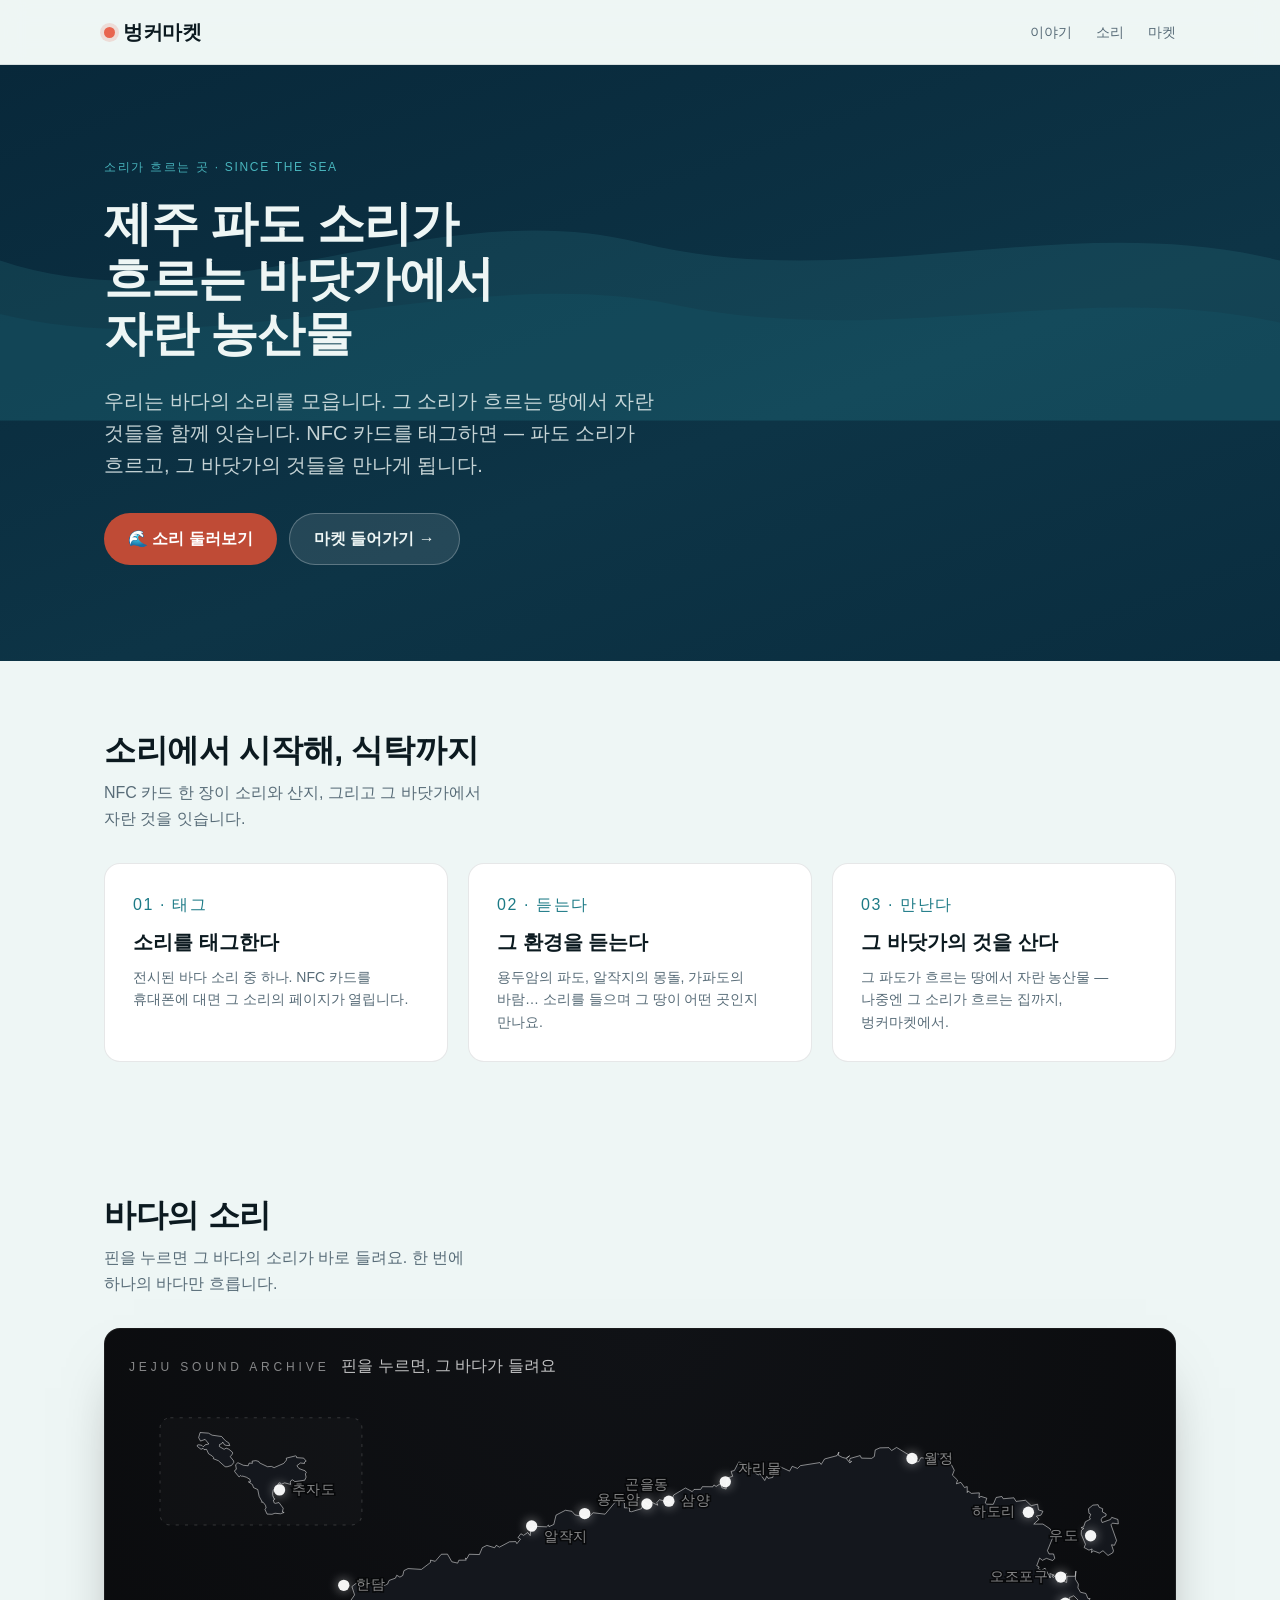
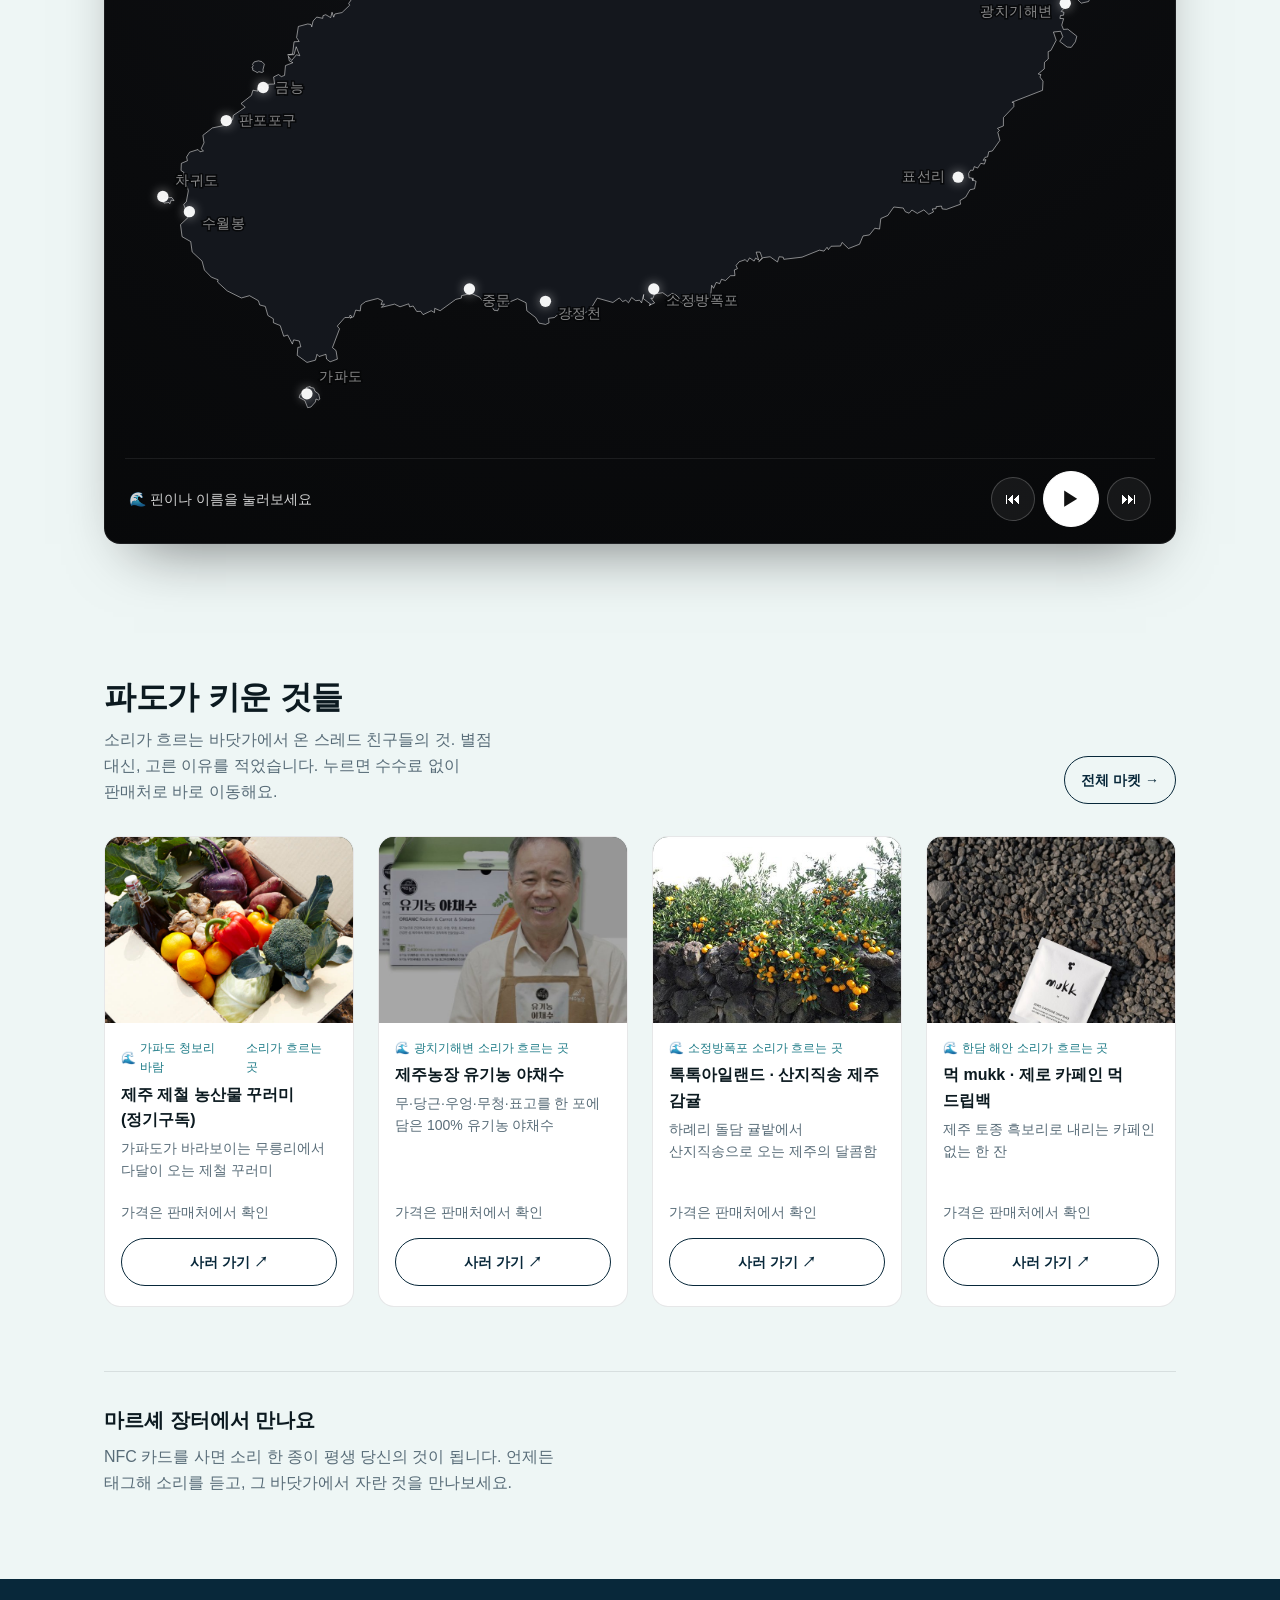
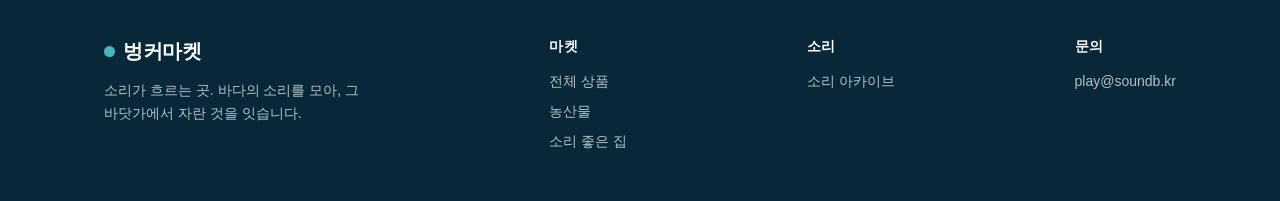
==== commit 51e80079: "디자인 5회차(디테일): 재생과 무관한 히어로 이퀄라이저 제거 · 상품 카드 호버는 떠오름·그림자 대신 테두리만 · 모서리 반경 999/16/8/50%로 통일(두 줄 안내는 카드 " ====
--- a/index.html
+++ b/index.html
@@ -14,7 +14,7 @@
 <meta property="og:description" content="바다의 소리를 모아, 그 소리가 흐르는 바닷가의 것들을 잇습니다. NFC 카드로 소리를 태그하세요.">
 <meta property="og:image" content="https://market.soundb.kr/assets/og.png">
 <meta name="twitter:card" content="summary_large_image">
-<link rel="stylesheet" href="css/style.css?v=8">
+<link rel="stylesheet" href="css/style.css?v=9">
 </head>
 <body>
 
@@ -37,7 +37,7 @@
     <path fill="#1c7a86" opacity=".35" d="M0,280 C240,340 520,220 760,270 C1000,320 1220,240 1440,290 L1440,400 L0,400 Z"/>
   </svg>
   <div class="wrap">
-    <span class="kicker"><span class="eq" style="color:var(--tide-lite)"><i></i><i></i><i></i><i></i></span> 소리가 흐르는 곳 · SINCE THE SEA</span>
+    <span class="kicker">소리가 흐르는 곳 · SINCE THE SEA</span>
     <h1>제주 파도 소리가 흐르는 바닷가에서 자란 농산물</h1>
     <p class="lead">우리는 바다의 소리를 모읍니다. 그 소리가 흐르는 땅에서 자란 것들을 함께 잇습니다.
       NFC 카드를 태그하면 — 파도 소리가 흐르고, 그 바닷가의 것들을 만나게 됩니다.</p>
@@ -113,10 +113,10 @@
   </div>
 </footer>
 
-<script src="js/data.js?v=8"></script>
-<script src="js/ocean.js?v=8"></script>
-<script src="js/app.js?v=8"></script>
-<script src="js/seamap.js?v=8"></script>
+<script src="js/data.js?v=9"></script>
+<script src="js/ocean.js?v=9"></script>
+<script src="js/app.js?v=9"></script>
+<script src="js/seamap.js?v=9"></script>
 <script>
   SeaMap.render(document.getElementById('seamap'), BUNKER.SOUNDS);
   const pg = document.getElementById('prodGrid');
--- a/css/style.css
+++ b/css/style.css
@@ -16,7 +16,7 @@
   --accent:#e8654f;     /* 산호 — 로고 점·재생 중 표시 */
   --accent-deep:#bf4b36;/* 글자를 얹는 산호 면(버튼). 흰 글자 대비 4.9 */
   --shadow:0 10px 30px -12px rgba(8,40,58,.35);
-  --radius:18px;
+  --radius:16px;
   --maxw:1120px;
   /* 제목도 본문과 같은 한 가족. 예전 세리프 지정은 한글엔 적용되지 않아(아이폰엔 한글 명조가 없다)
      한 제목 안에서 영문만 명조·한글은 고딕으로 섞였다. */
@@ -49,8 +49,6 @@
 .nav nav{margin-left:auto;display:flex;gap:24px;align-items:center;font-size:14px;flex-wrap:nowrap;white-space:nowrap}
 .nav nav a{color:var(--muted);transition:color .2s;white-space:nowrap}
 .nav nav a:hover{color:var(--ink)}
-.cart-btn{position:relative;display:inline-flex;align-items:center;gap:4px;background:var(--sea);color:var(--foam);padding:8px 12px;border-radius:999px;font-size:14px}
-.cart-btn .badge{background:var(--accent);color:#fff;border-radius:999px;min-width:18px;height:18px;font-size:12px;display:inline-flex;align-items:center;justify-content:center;padding:0 4px}
 
 /* --- 히어로 --------------------------------------------------------------*/
 .hero{position:relative;overflow:hidden;background:linear-gradient(160deg,var(--sea),var(--sea-2) 60%,#0a2d3f);color:var(--foam)}
@@ -88,31 +86,12 @@
 .step h3{margin:8px 0 8px;font-size:20px}
 .step p{color:var(--muted);font-size:14px}
 
-/* --- 소리 그리드 ---------------------------------------------------------*/
-.sound-grid{display:grid;grid-template-columns:repeat(auto-fill,minmax(240px,1fr));gap:20px}
-.sound-card{position:relative;border-radius:var(--radius);overflow:hidden;color:#fff;min-height:230px;display:flex;flex-direction:column;justify-content:flex-end;padding:20px;box-shadow:var(--shadow);transition:transform .2s}
-.sound-card:hover{transform:translateY(-4px)}
-.sound-card .code{position:absolute;top:16px;left:16px;font-size:12px;letter-spacing:.12em;opacity:.85}
-.sound-card .play{position:absolute;top:12px;right:12px;width:40px;height:40px;border-radius:50%;background:rgba(255,255,255,.9);color:var(--sea);border:0;cursor:pointer;font-size:16px;display:flex;align-items:center;justify-content:center;transition:transform .15s}
-.sound-card .play:hover{transform:scale(1.08)}
-.sound-card h3{font-family:var(--serif);font-size:20px;font-weight:600;letter-spacing:-.01em}
-.sound-card .spot{font-size:14px;opacity:.9;margin-top:4px}
-.sound-card .tags{margin-top:12px;display:flex;gap:4px;flex-wrap:wrap}
-.sound-card .tags span{font-size:12px;background:rgba(255,255,255,.2);padding:4px 8px;border-radius:999px;backdrop-filter:blur(4px)}
-.sound-card .gro{position:absolute;inset:0;z-index:-0}
-.sc-overlay{position:absolute;inset:0;background:linear-gradient(180deg,rgba(6,20,30,.05),rgba(6,20,30,.72))}
 /* equalizer 애니메이션 */
-.eq{display:inline-flex;gap:0px;align-items:flex-end;height:12px}
+.eq{display:inline-flex;gap:2px;   /* 아이콘 내부 도형 — 4배수 규칙 예외 */
+  align-items:flex-end;height:12px}
 .eq i{width:2.5px;background:currentColor;border-radius:2px;animation:eq 1s infinite ease-in-out}
 .eq i:nth-child(2){animation-delay:.15s}.eq i:nth-child(3){animation-delay:.3s}.eq i:nth-child(4){animation-delay:.45s}
 @keyframes eq{0%,100%{height:3px}50%{height:12px}}
-
-/* 재생 중인 소리 카드: 살아있는 표시 */
-.sound-card .live{display:none;position:absolute;top:28px;right:64px;color:#fff;z-index:2}
-.sound-card.playing .live{display:inline-flex}
-.sound-card.playing{animation:seaPulse 2.6s ease-in-out infinite;box-shadow:0 0 0 3px rgba(255,255,255,.4),var(--shadow)}
-.sound-card.playing .play{background:#fff}
-@keyframes seaPulse{0%,100%{transform:translateY(0) scale(1)}50%{transform:translateY(-3px) scale(1.015)}}
 
 /* 제주 소리 지도 — 전시관 에디션 (검은 바탕, 세선 에칭) */
 .seamap-panel{position:relative;background:radial-gradient(120% 140% at 50% 0%,#101216 0%,#0a0b0d 55%,#060708 100%);border:1px solid rgba(255,255,255,.07);border-radius:var(--radius);padding:24px 20px 12px;box-shadow:0 30px 60px -30px rgba(0,0,0,.55)}
@@ -161,20 +140,15 @@
   .seamap-transport .np{flex:1 0 100%;order:2;font-size:14px}
   .seamap-transport .tc{order:1;width:100%;justify-content:center;gap:16px}
 }
-.seamap-chips .chip{border:1px solid rgba(255,255,255,.18);background:rgba(255,255,255,.05);color:rgba(255,255,255,.85);border-radius:999px;padding:8px 12px;font-size:14px;cursor:pointer;transition:all .15s}
-.seamap-chips .chip:hover{background:rgba(255,255,255,.12)}
-.seamap-chips .chip.playing{background:var(--accent,#e2725b);border-color:var(--accent,#e2725b);color:#fff}
-.seamap-chips .off-note{font-size:12px;color:rgba(255,255,255,.35)}
 
 /* --- 상품 카드 -----------------------------------------------------------*/
 .prod-grid{display:grid;grid-template-columns:repeat(auto-fill,minmax(250px,1fr));gap:24px}
-.prod-card{background:#fff;border:1px solid var(--line);border-radius:var(--radius);overflow:hidden;display:flex;flex-direction:column;transition:transform .2s,box-shadow .2s}
-.prod-card:hover{transform:translateY(-4px);box-shadow:var(--shadow)}
+.prod-card{background:#fff;border:1px solid var(--line);border-radius:var(--radius);overflow:hidden;display:flex;flex-direction:column;transition:border-color .2s}
+.prod-card:hover{border-color:rgba(12,26,32,.24)}
 .prod-thumb{aspect-ratio:4/3;position:relative;display:flex;align-items:center;justify-content:center;overflow:hidden}
 .prod-thumb .emoji{font-size:48px;filter:drop-shadow(0 6px 10px rgba(0,0,0,.15))}
 .prod-thumb .photo{position:absolute;inset:0;width:100%;height:100%;object-fit:cover}
-.prod-thumb .cat,.prod-thumb .pick{z-index:2}
-.prod-thumb .cat{position:absolute;top:12px;left:12px;background:rgba(255,255,255,.92);color:var(--sea);font-size:12px;font-weight:600;padding:4px 8px;border-radius:999px}
+.prod-thumb .cat,.prod-thumb .cat{position:absolute;top:12px;left:12px;background:rgba(255,255,255,.92);color:var(--sea);font-size:12px;font-weight:600;padding:4px 8px;border-radius:999px}
 .prod-body{padding:16px 16px 20px;display:flex;flex-direction:column;flex:1}
 .prod-body .from{font-size:12px;color:var(--tide);display:flex;align-items:center;gap:4px;margin-bottom:4px}
 .prod-body h3{font-size:16px;font-weight:600}
@@ -187,8 +161,6 @@
 
 /* --- 필터 바 -------------------------------------------------------------*/
 .filters{display:flex;gap:8px;flex-wrap:wrap;margin-bottom:24px}
-/* 상품 상세 2단 (모바일에선 1단 스택) */
-.detail-cols{display:grid;grid-template-columns:1fr 1fr;gap:40px;align-items:start}
 .chip{border:1.5px solid var(--line);background:#fff;color:var(--muted);padding:12px 16px;border-radius:999px;font-size:14px;min-height:44px;cursor:pointer;transition:all .18s}
 .chip.active{background:var(--sea);color:var(--foam);border-color:var(--sea)}
 
@@ -205,40 +177,13 @@
 .player.need-tap .big-play{animation:tapPulse 1.3s ease-in-out infinite}
 @keyframes tapPulse{0%,100%{box-shadow:0 0 0 0 rgba(255,255,255,.55);transform:scale(1)}50%{box-shadow:0 0 0 12px rgba(255,255,255,0);transform:scale(1.06)}}
 .player .meta{font-size:14px;line-height:1.35}
-.player .wavebar{flex:1;height:26px;display:flex;align-items:center;gap:0px;overflow:hidden}
+.player .wavebar{flex:1;height:24px;display:flex;align-items:center;gap:2px;overflow:hidden}   /* 도형 내부 틈 — 예외 */
 .player .wavebar i{flex:1;background:rgba(255,255,255,.5);border-radius:2px;height:6px}
 .player.playing .wavebar i{animation:eq 1.1s infinite ease-in-out;background:rgba(255,255,255,.85)}
 
 /* --- 인포 라인 -----------------------------------------------------------*/
 .infoline{display:flex;gap:24px;flex-wrap:wrap;margin-top:24px;font-size:14px}
 .infoline div span{display:block;color:rgba(255,255,255,.6);font-size:12px;letter-spacing:.08em;text-transform:uppercase;margin-bottom:0px}
-
-/* --- 문의/주문 폼 --------------------------------------------------------*/
-.form-card{background:#fff;border:1px solid var(--line);border-radius:var(--radius);padding:24px;max-width:520px}
-.form-card label{display:block;font-size:14px;color:var(--muted);margin:12px 0 4px}
-.form-card input,.form-card textarea{width:100%;border:1.5px solid var(--line);border-radius:12px;padding:12px 12px;font-size:16px;font-family:inherit}
-.form-card input:focus,.form-card textarea:focus{outline:none;border-color:var(--tide)}
-
-/* --- 드로어(장바구니) ----------------------------------------------------*/
-.drawer-mask{position:fixed;inset:0;background:rgba(8,40,58,.4);opacity:0;pointer-events:none;transition:opacity .25s;z-index:60}
-.drawer-mask.open{opacity:1;pointer-events:auto}
-.drawer{position:fixed;top:0;right:0;height:100%;width:min(400px,92vw);background:#fff;z-index:61;transform:translateX(100%);transition:transform .3s cubic-bezier(.4,0,.2,1);display:flex;flex-direction:column;box-shadow:-20px 0 50px -20px rgba(0,0,0,.4)}
-.drawer.open{transform:none}
-.drawer header{padding:20px;border-bottom:1px solid var(--line);display:flex;align-items:center;justify-content:space-between}
-.drawer header h3{font-family:var(--serif);font-size:20px}
-.drawer .items{flex:1;overflow:auto;padding:8px 20px}
-.drawer .ci{display:flex;gap:12px;padding:12px 0;border-bottom:1px solid var(--line);align-items:center}
-.drawer .ci .ic{width:48px;height:48px;border-radius:12px;display:flex;align-items:center;justify-content:center;font-size:24px;flex:0 0 auto}
-.drawer .ci .g{flex:1}
-.drawer .ci .g .t{font-weight:600;font-size:14px}
-.drawer .ci .g .p{font-size:14px;color:var(--muted)}
-.drawer .ci .qty{display:flex;align-items:center;gap:8px}
-.drawer .ci .qty button{width:26px;height:26px;border-radius:8px;border:1px solid var(--line);background:#fff;cursor:pointer;font-size:16px}
-.drawer footer{padding:20px;border-top:1px solid var(--line)}
-.drawer .tot{display:flex;justify-content:space-between;font-size:16px;margin-bottom:12px}
-.drawer .tot b{font-family:var(--serif);font-size:20px}
-.x{background:none;border:0;font-size:20px;cursor:pointer;color:var(--muted);line-height:1}
-.empty{padding:60px 20px;text-align:center;color:var(--muted)}
 
 /* --- 푸터 ----------------------------------------------------------------*/
 footer.site{background:var(--sea);color:rgba(238,246,245,.75);padding:56px 0 40px;margin-top:20px}
@@ -259,48 +204,15 @@
 .nfc-banner h3{font-family:var(--serif);font-size:20px;font-weight:600;margin-bottom:8px}
 .nfc-banner p{font-size:16px;color:var(--muted);max-width:52ch}
 
-/* --- 큐레이션(컬리 방법론 이식) ----------------------------------------- */
-/* 큐레이터 노트: '왜 이걸 골랐나'를 담는 에디토리얼 블록 */
-.curator-note{background:#fff;border:1px solid var(--line);border-left:3px solid var(--accent);
-  border-radius:14px;padding:16px 20px;margin-top:24px}
-.curator-note .lbl{display:flex;align-items:center;gap:8px;font-size:12px;letter-spacing:.06em;
-  color:var(--tide);font-weight:600;margin-bottom:8px;text-transform:uppercase}
-.curator-note .lbl .av{width:22px;height:22px;border-radius:50%;background:var(--tide);color:#fff;
-  display:inline-flex;align-items:center;justify-content:center;font-size:12px}
-.curator-note p{font-family:var(--serif);font-size:16px;line-height:1.7;color:var(--ink)}
-
-/* 산지 정보 스펙표: 컬리 상품정보 스타일 */
-.spec{margin-top:24px;border-top:1px solid var(--line)}
-.spec .row{display:flex;padding:12px 0px;border-bottom:1px solid var(--line);font-size:14px}
-.spec .row dt{width:104px;flex:0 0 auto;color:var(--muted)}
-.spec .row dd{color:var(--ink)}
-
-/* PLP 큐레이션 배지 */
-.prod-thumb .pick{position:absolute;top:12px;right:12px;background:var(--sea);color:var(--foam);
-  font-size:12px;font-weight:600;padding:4px 8px;border-radius:999px;letter-spacing:.02em}
-
-/* sticky 구매바: 컬리의 대표 전환 장치 (모바일 하단 고정) */
-.buybar{position:fixed;left:0;right:0;bottom:0;z-index:70;display:none;
-  align-items:center;gap:12px;padding:12px 16px calc(12px + env(safe-area-inset-bottom));
-  background:rgba(255,255,255,.96);backdrop-filter:blur(10px);border-top:1px solid var(--line);
-  box-shadow:0 -8px 24px -14px rgba(8,40,58,.4)}
-.buybar .bp{flex:1;min-width:0}
-.buybar .bp .t{font-size:12px;color:var(--muted);white-space:nowrap;overflow:hidden;text-overflow:ellipsis}
-.buybar .bp .v{font-family:var(--serif);font-size:20px;line-height:1.15}
-.buybar .btn{flex:0 0 auto}
 
 /* --- 반응형 --------------------------------------------------------------*/
 @media(max-width:760px){
-  .buybar{display:flex}
-  main.wrap{padding-bottom:96px !important}
   .steps{grid-template-columns:1fr}
   /* 모바일에서도 내비 유지 (NFC 유입 = 모바일) — 크기만 축소 */
   .nav nav{gap:12px;font-size:14px}
   .nav .wrap{gap:12px}
   .hero .wrap{padding:60px 24px 64px}
   section.block{padding:48px 0}
-  /* 상품 상세: 이미지 위 / 정보 아래 1단 스택 */
-  .detail-cols{grid-template-columns:1fr;gap:24px}
   /* 필터 칩: 세로로 쌓지 말고 한 줄 가로 스크롤 */
   .filters{flex-wrap:nowrap;overflow-x:auto;-webkit-overflow-scrolling:touch;scrollbar-width:none;padding-bottom:4px}
   .filters::-webkit-scrollbar{display:none}
@@ -314,3 +226,8 @@
   .brand{font-size:20px}
   .nav-hidexs{display:none}   /* '이야기'(같은 페이지 앵커) 숨겨 자리 확보 */
 }
+
+/* 움직임을 줄이도록 설정한 기기에선 반복 애니메이션을 멈춘다 */
+@media (prefers-reduced-motion: reduce){
+  *,*::before,*::after{animation:none !important;transition:none !important;scroll-behavior:auto !important}
+}
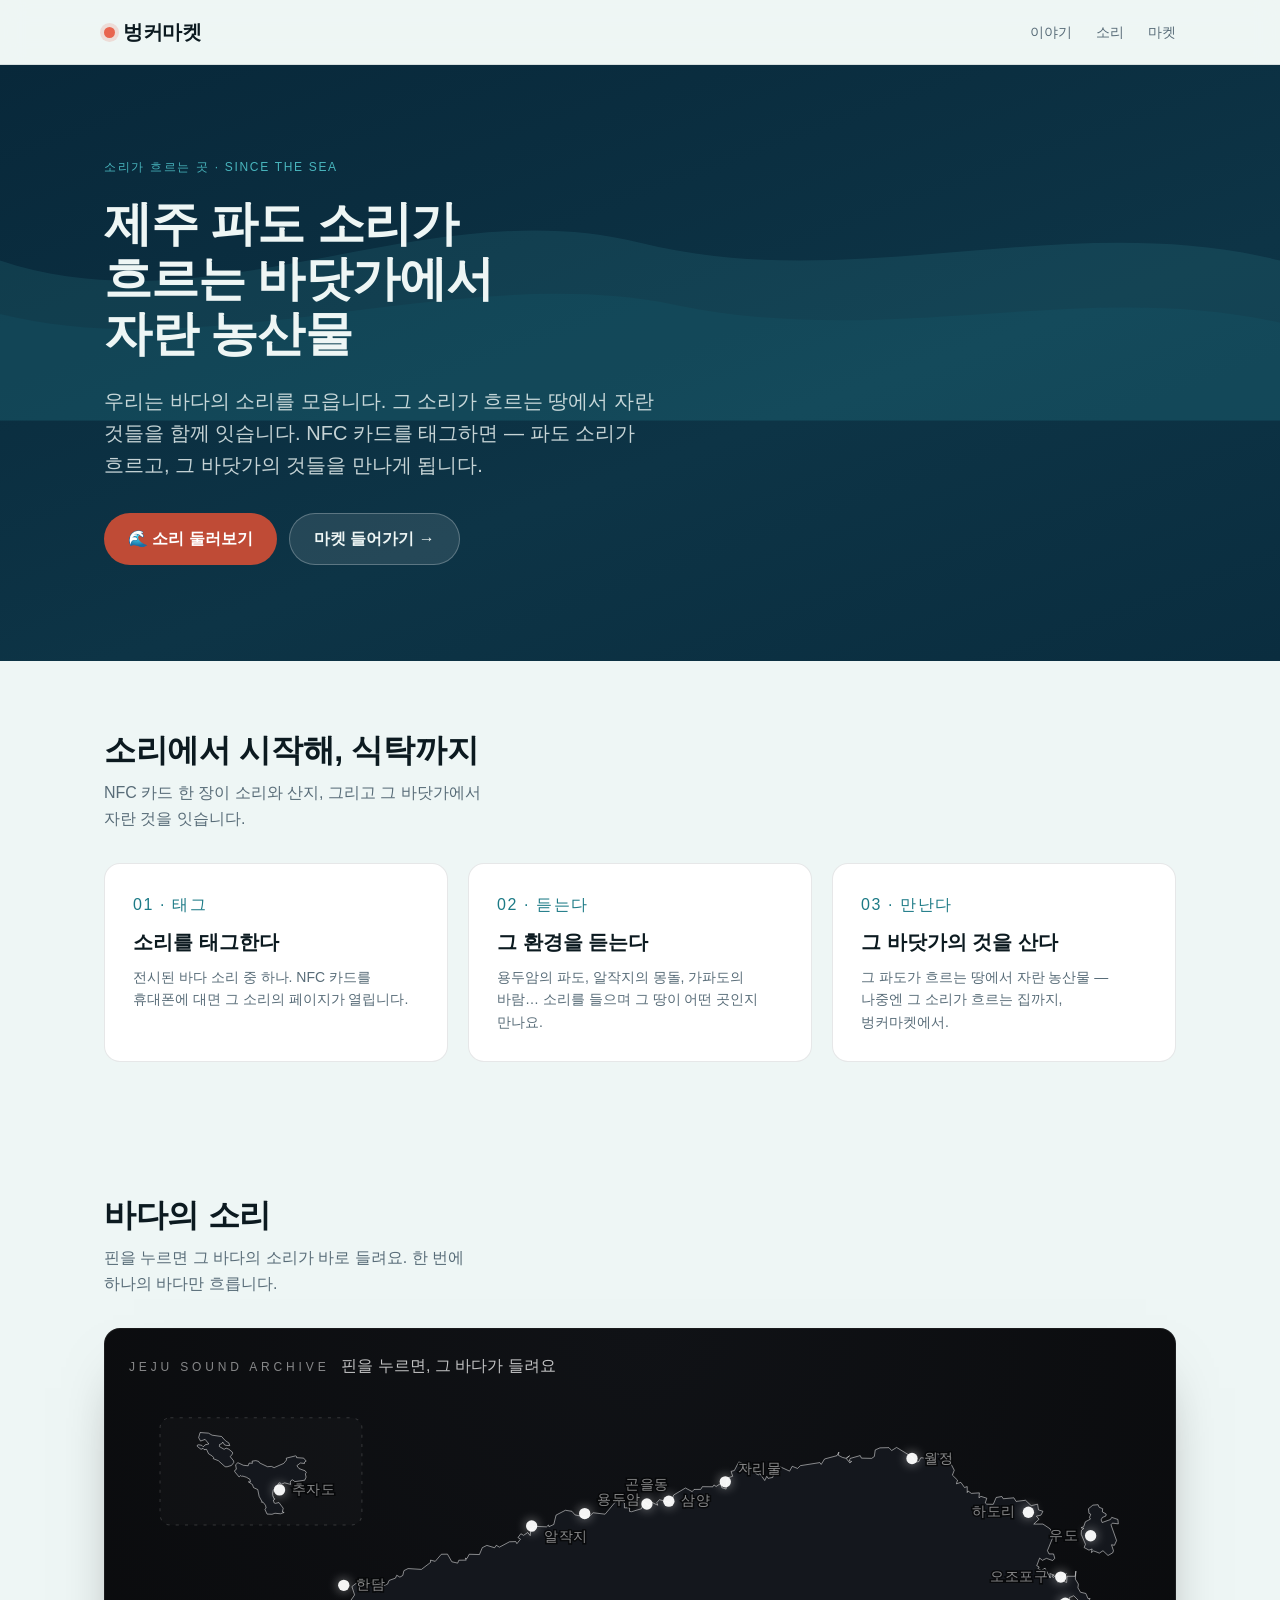
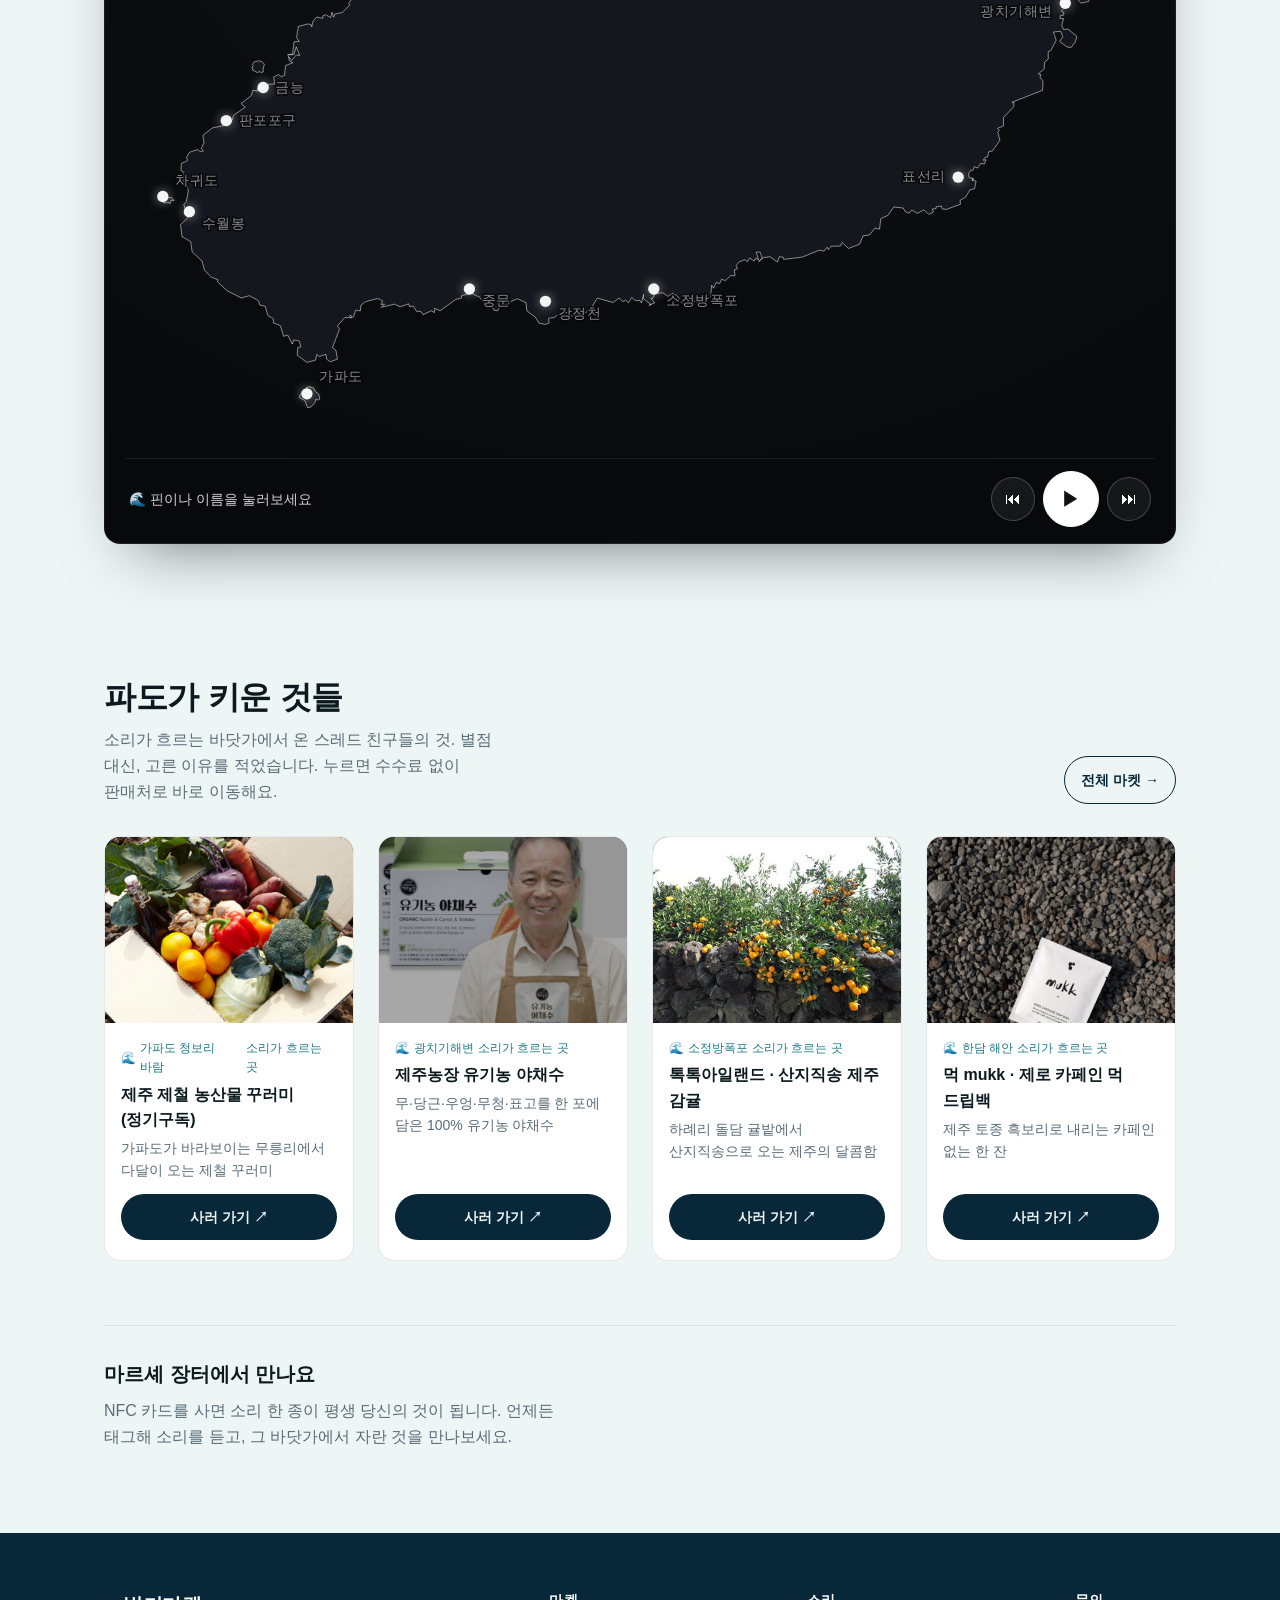
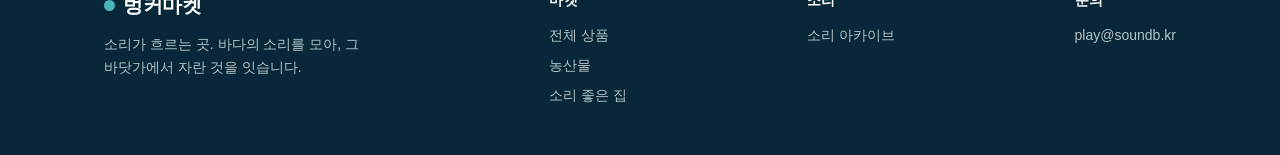
==== commit 0588d615: "상품 카드: '사러 가기'를 바다색 면 버튼으로(판매처 클릭이 카드의 목적 · 산호는 재생 몫) · '가격은 판매처에서 확인' 문구 제거 · 캐시 v=10 Co-Authored-B" ====
--- a/index.html
+++ b/index.html
@@ -14,7 +14,7 @@
 <meta property="og:description" content="바다의 소리를 모아, 그 소리가 흐르는 바닷가의 것들을 잇습니다. NFC 카드로 소리를 태그하세요.">
 <meta property="og:image" content="https://market.soundb.kr/assets/og.png">
 <meta name="twitter:card" content="summary_large_image">
-<link rel="stylesheet" href="css/style.css?v=9">
+<link rel="stylesheet" href="css/style.css?v=10">
 </head>
 <body>
 
@@ -113,10 +113,10 @@
   </div>
 </footer>
 
-<script src="js/data.js?v=9"></script>
-<script src="js/ocean.js?v=9"></script>
-<script src="js/app.js?v=9"></script>
-<script src="js/seamap.js?v=9"></script>
+<script src="js/data.js?v=10"></script>
+<script src="js/ocean.js?v=10"></script>
+<script src="js/app.js?v=10"></script>
+<script src="js/seamap.js?v=10"></script>
 <script>
   SeaMap.render(document.getElementById('seamap'), BUNKER.SOUNDS);
   const pg = document.getElementById('prodGrid');
--- a/css/style.css
+++ b/css/style.css
@@ -154,7 +154,6 @@
 .prod-body h3{font-size:16px;font-weight:600}
 .prod-body .short{font-size:14px;color:var(--muted);margin-top:4px;flex:1}
 .prod-body .price{margin-top:12px;font-family:var(--serif);font-size:20px}
-.prod-body .price .price-note{font-size:14px;color:var(--muted)}
 .prod-body .price small{font-size:14px;color:var(--muted);font-family:var(--sans);margin-left:4px}
 .prod-actions{margin-top:12px;display:flex;gap:8px}
 .prod-actions .btn{flex:1;justify-content:center}
